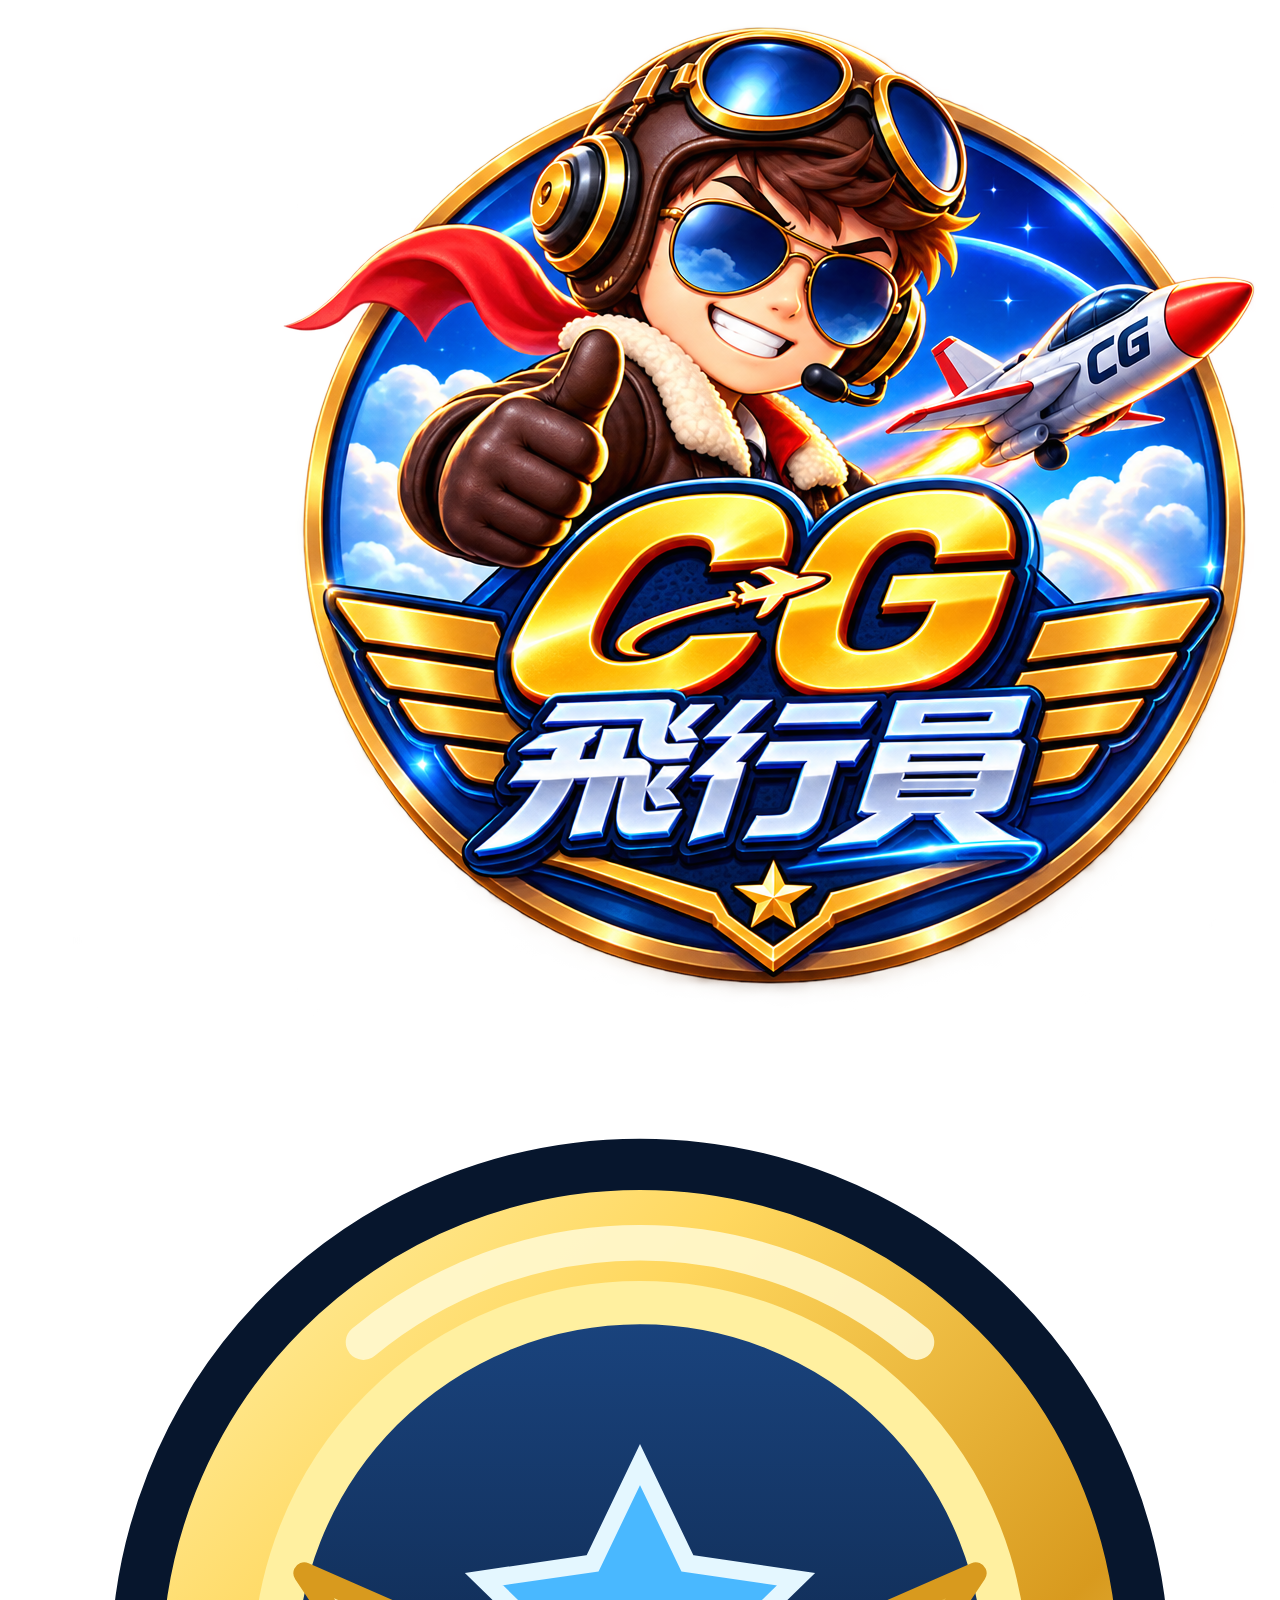
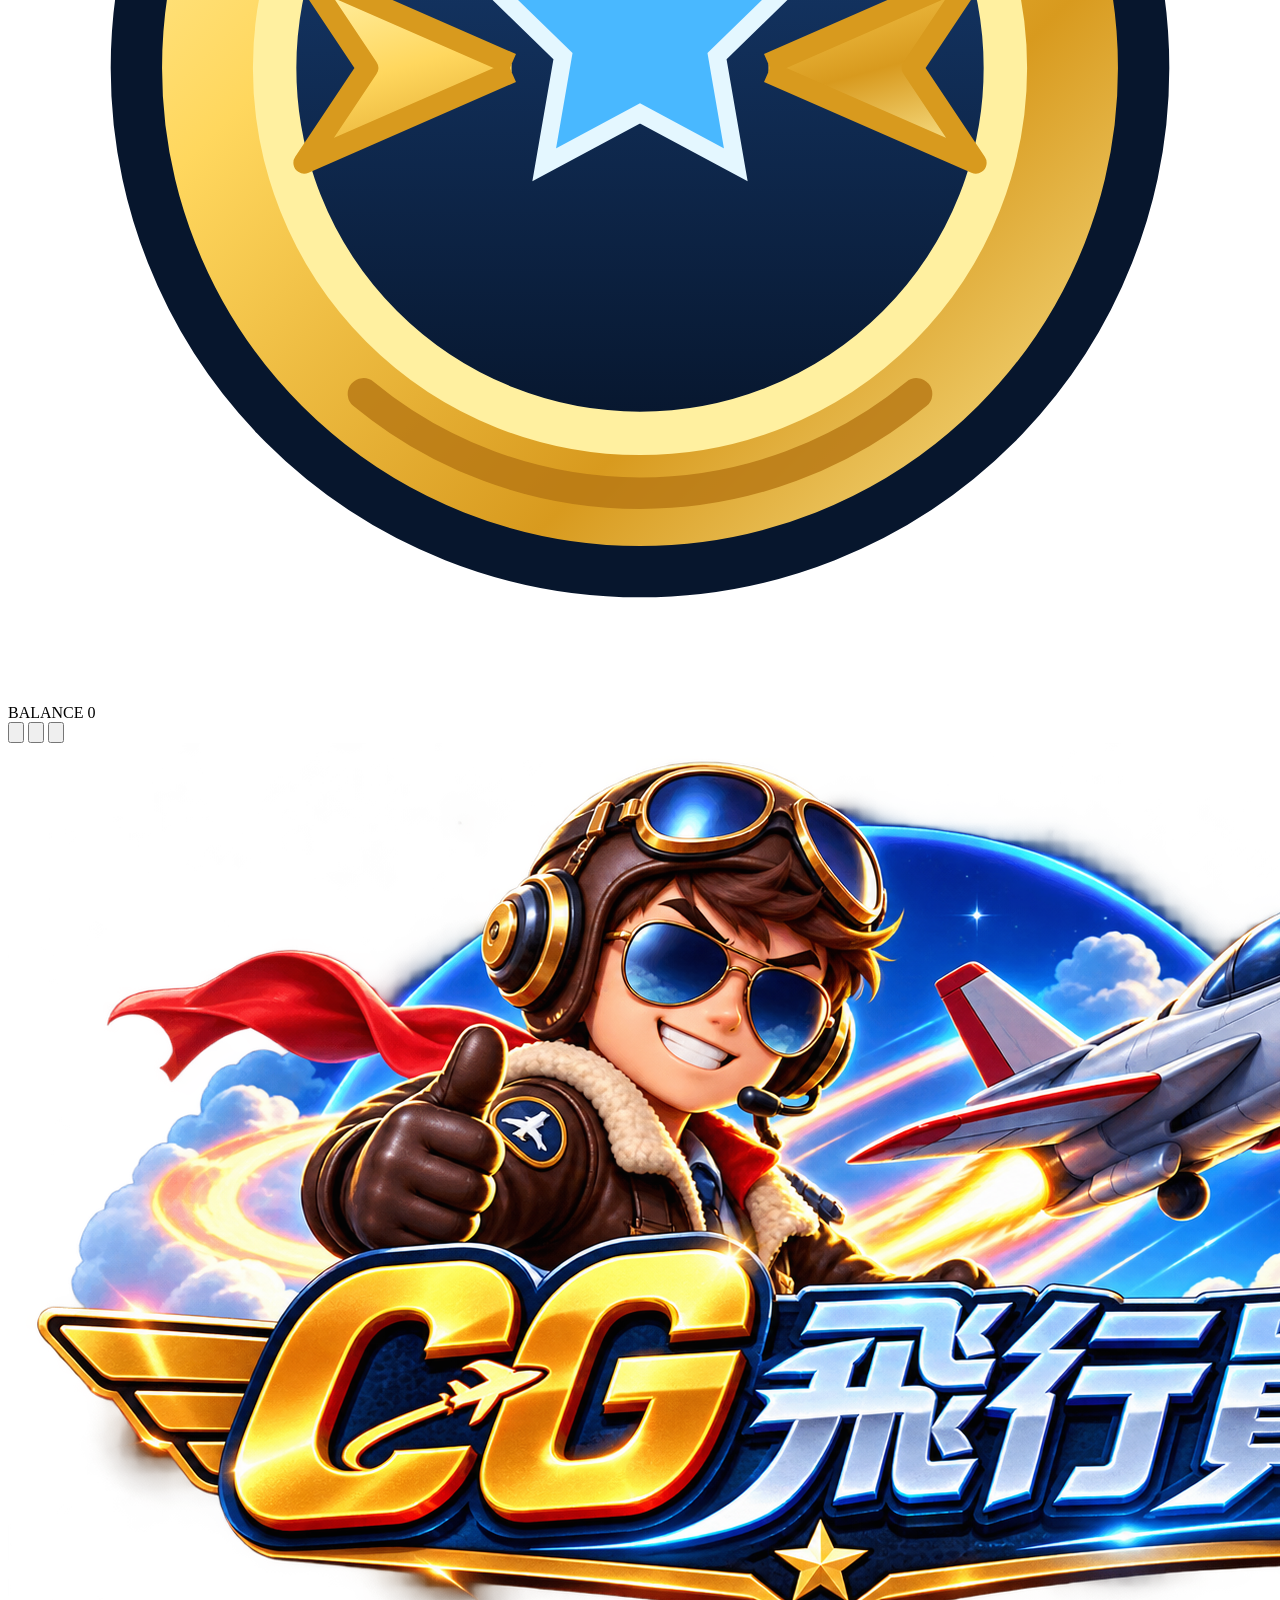
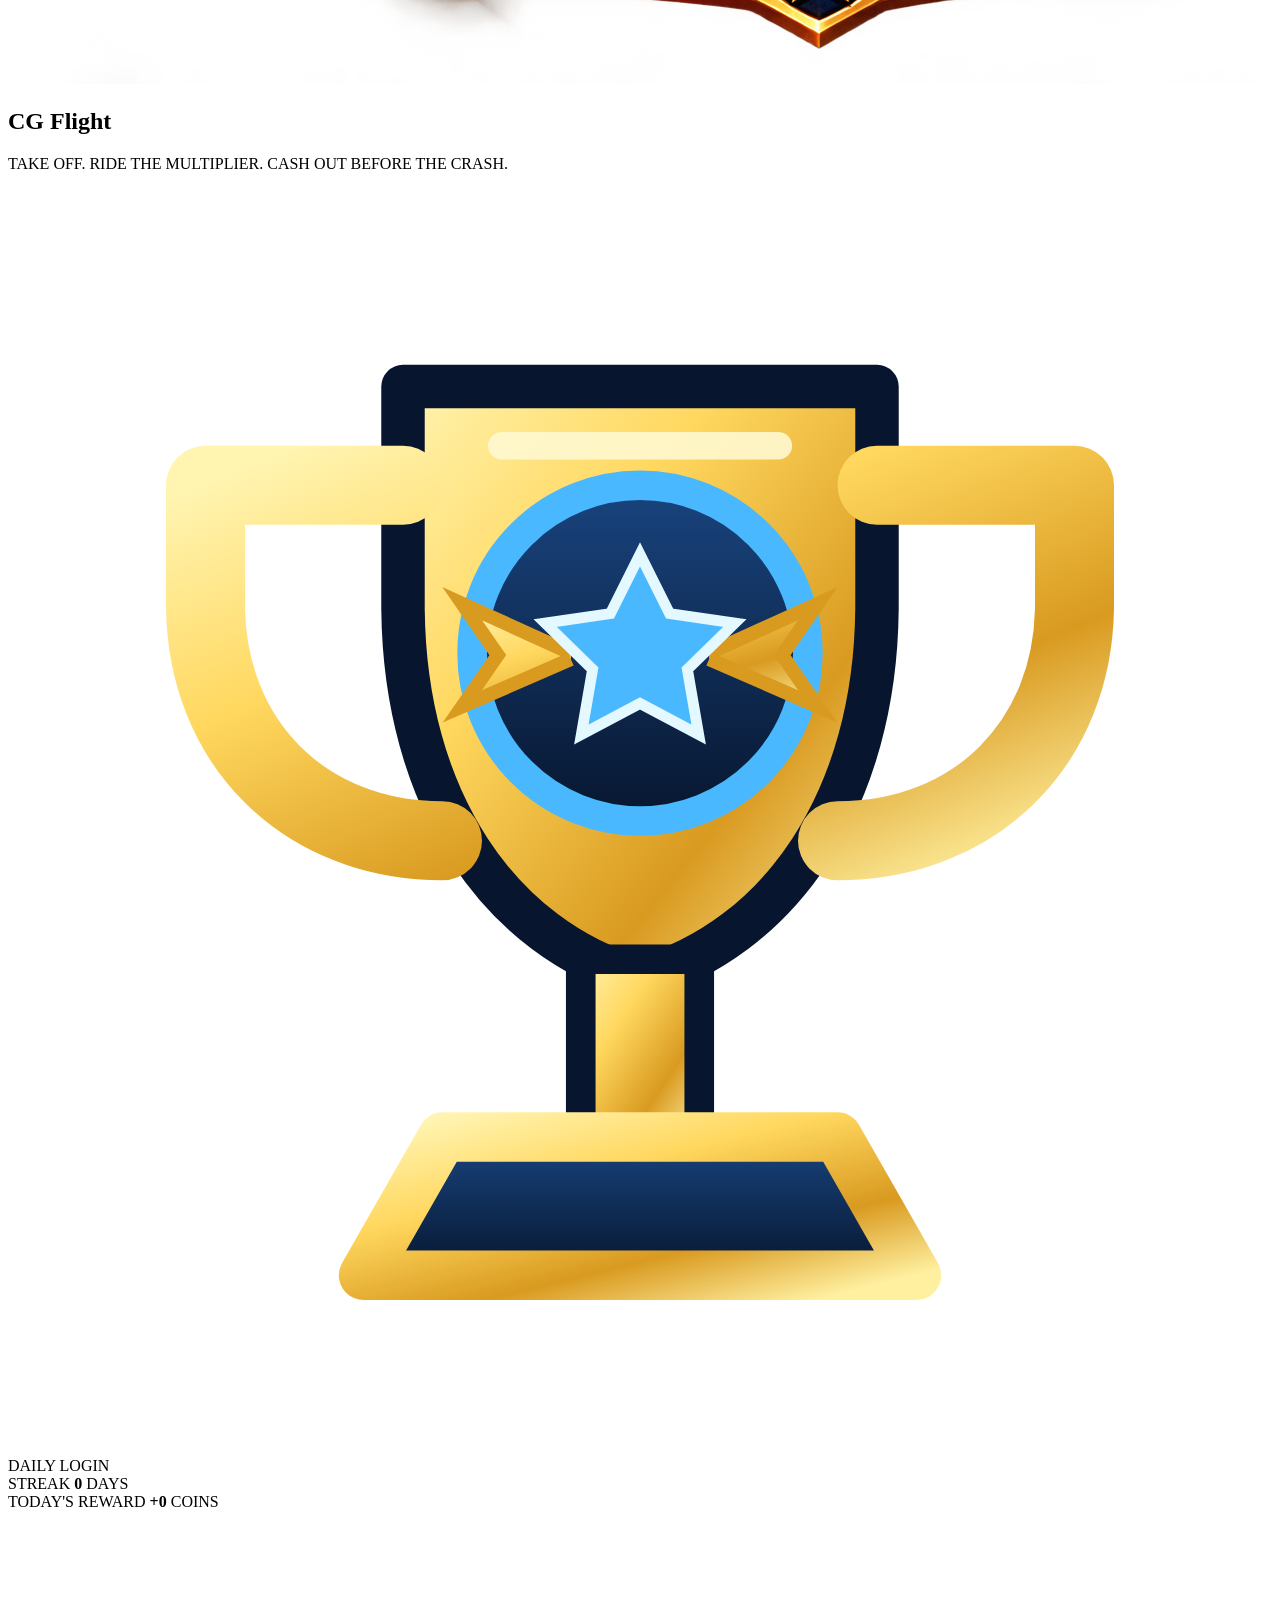
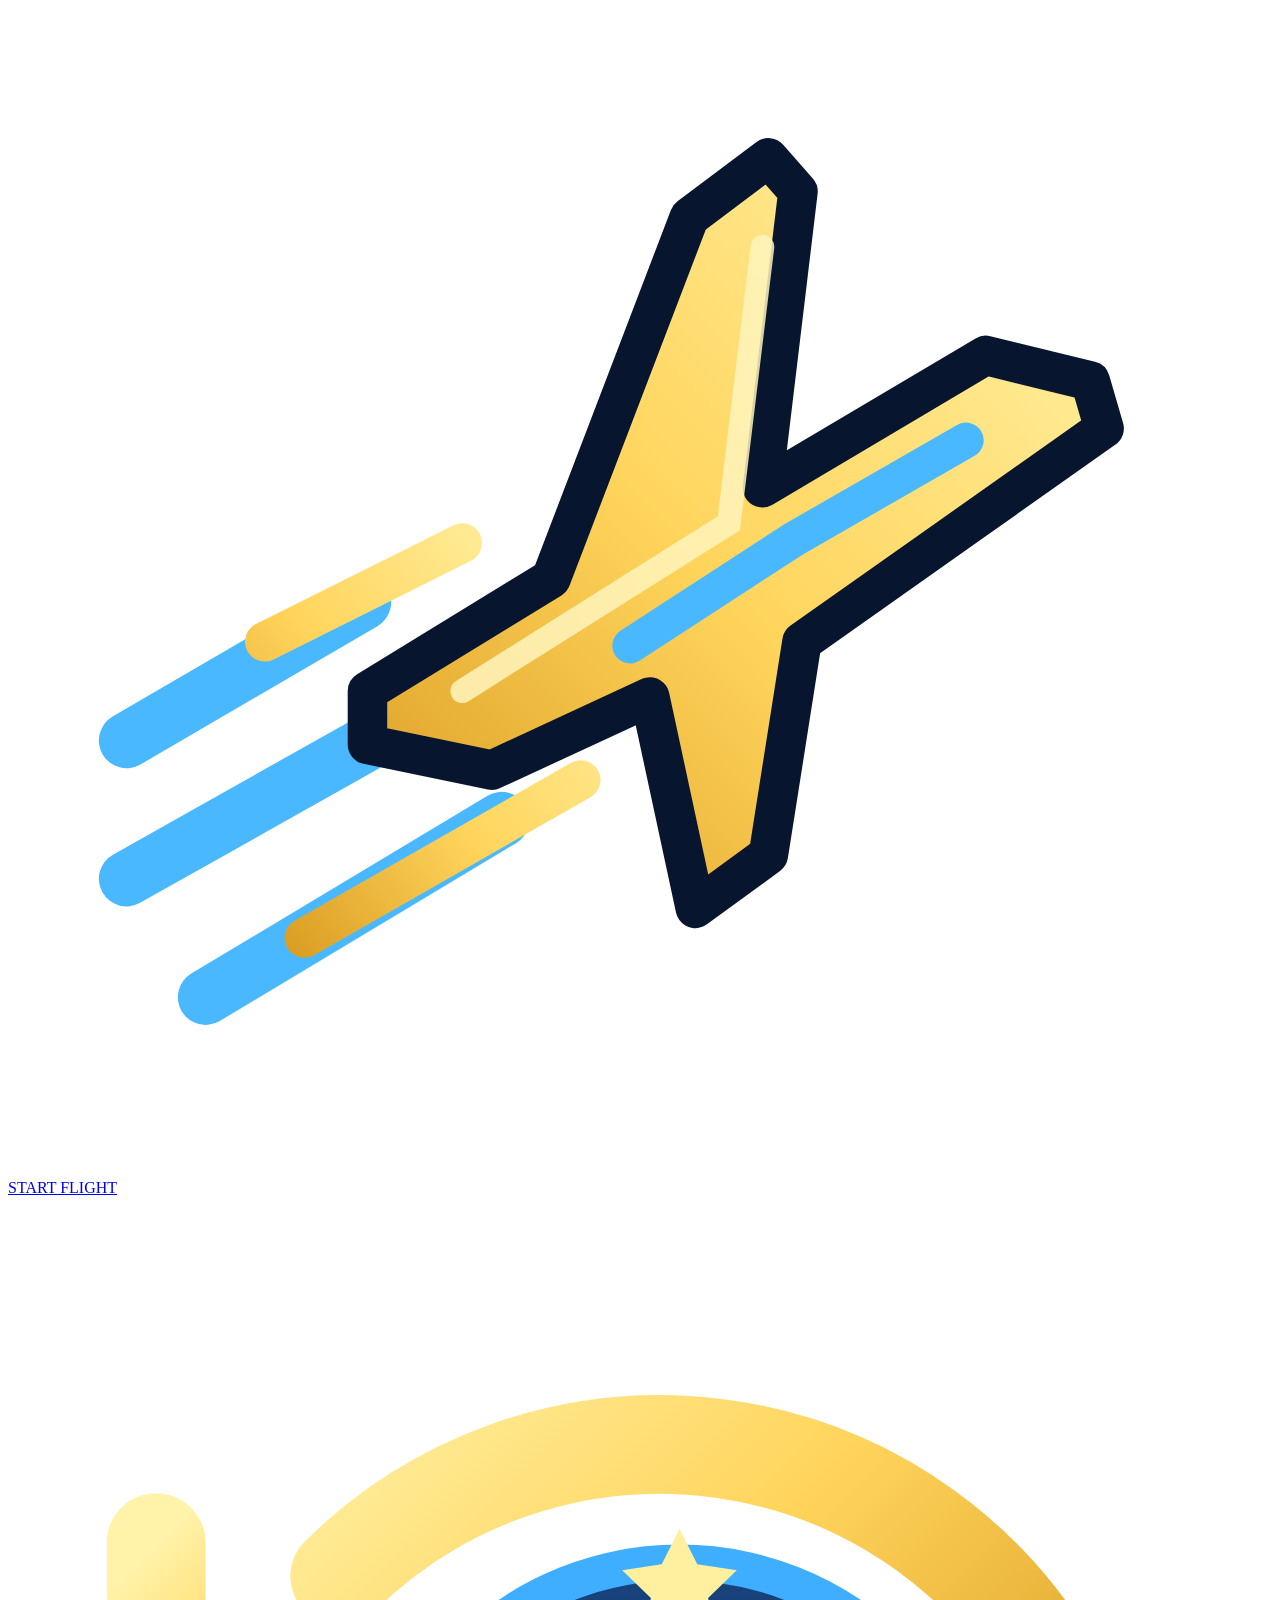
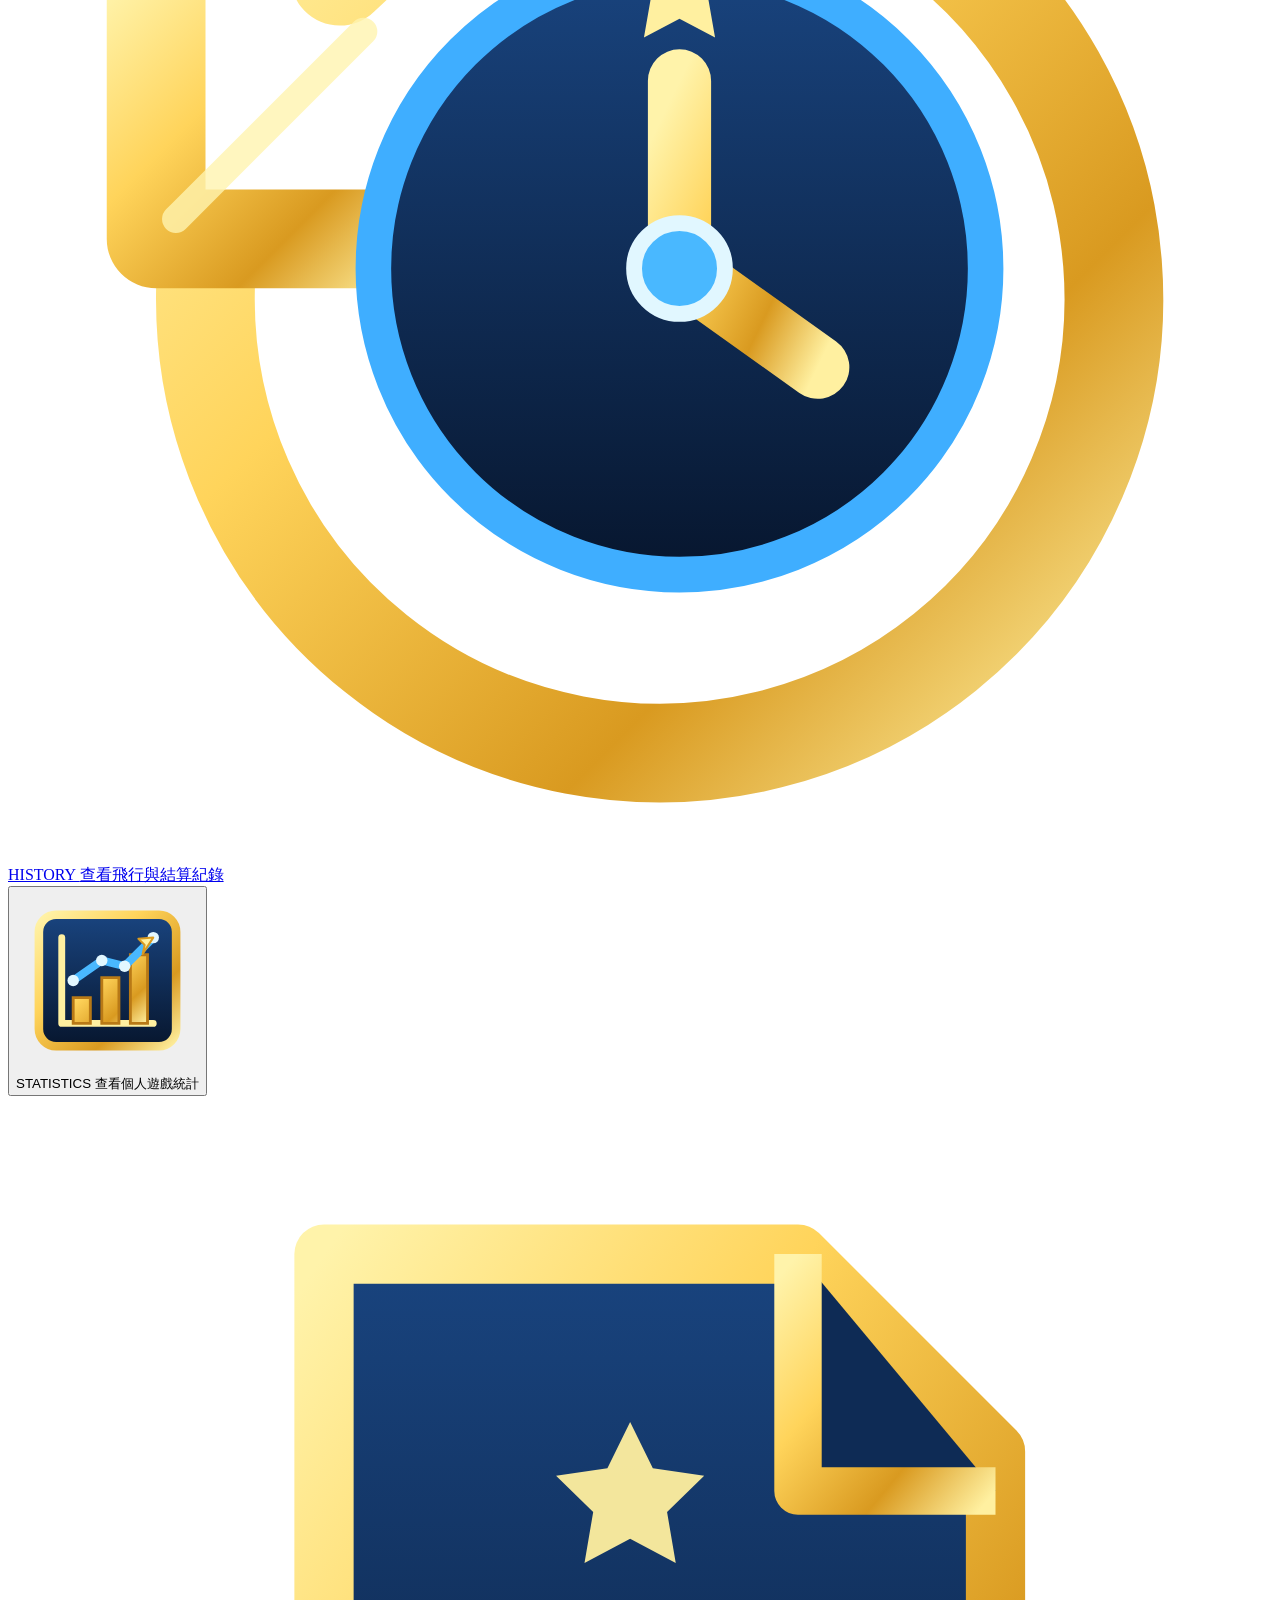
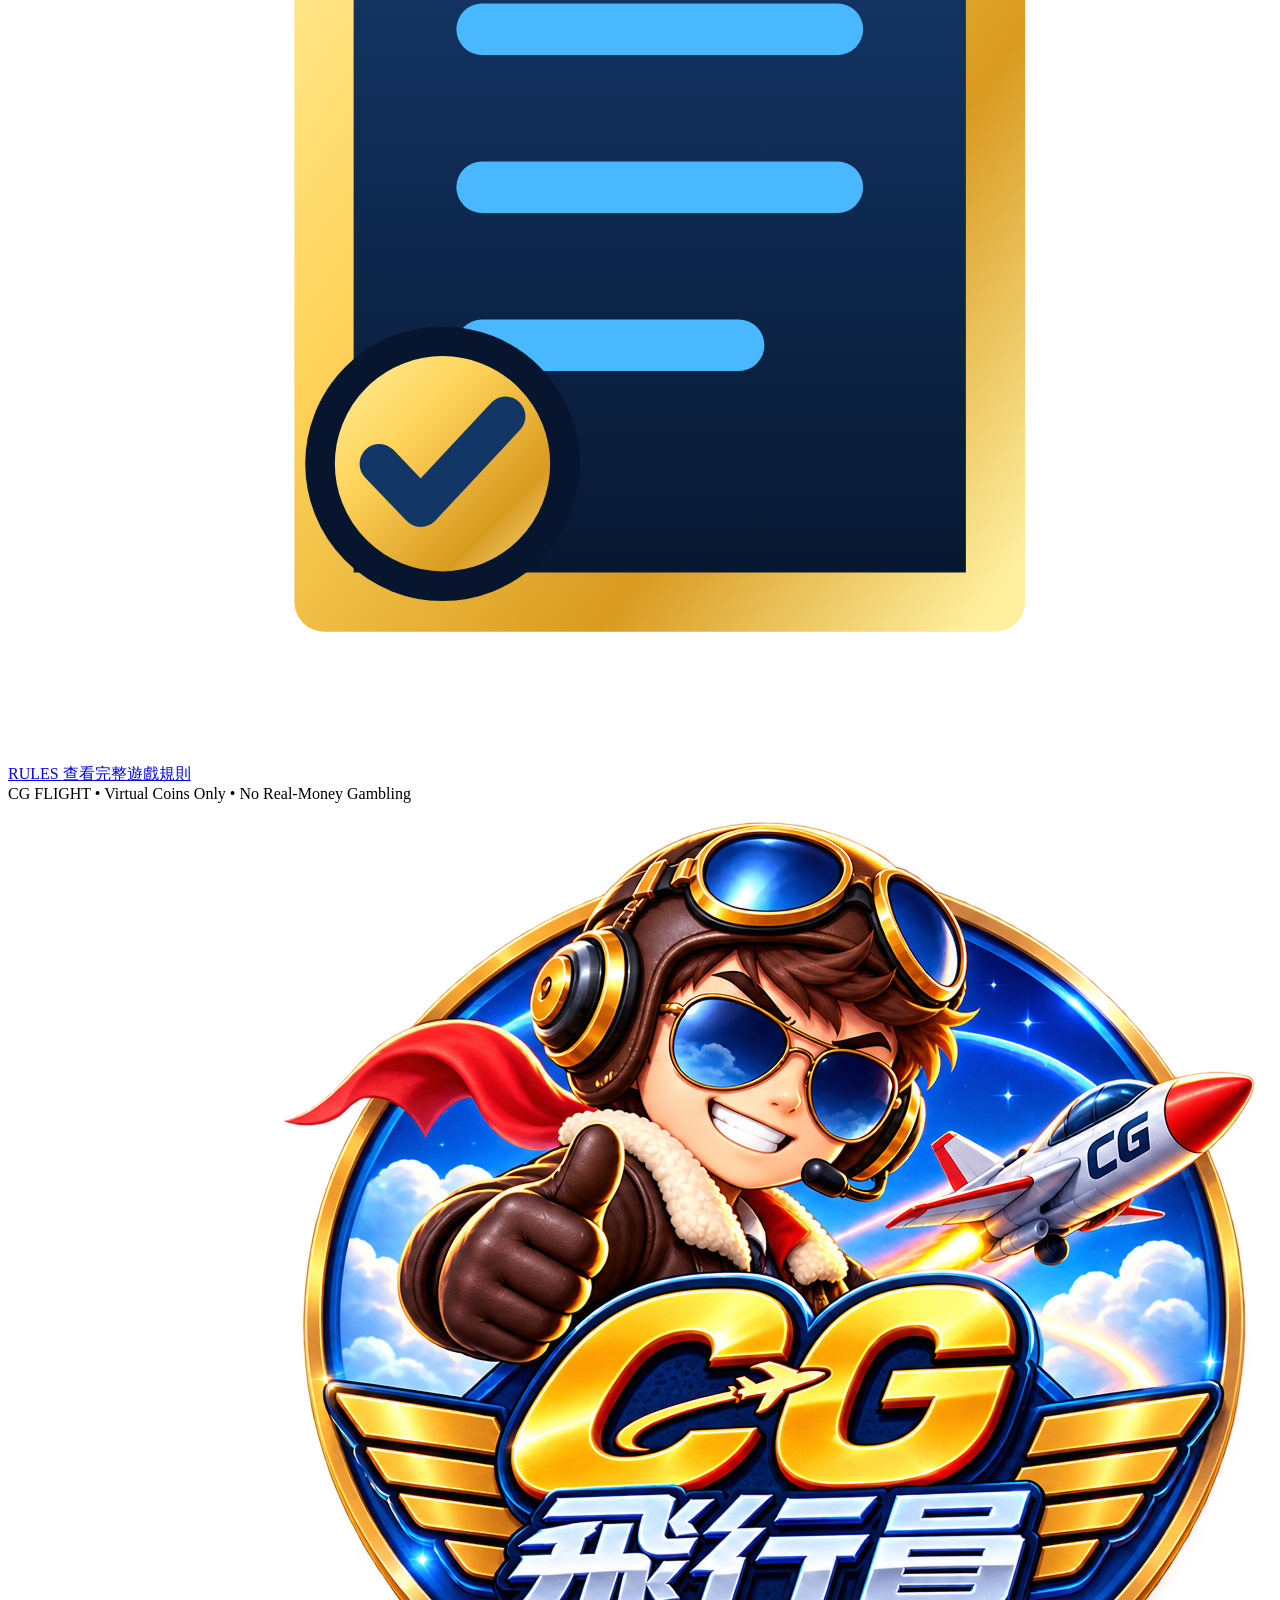
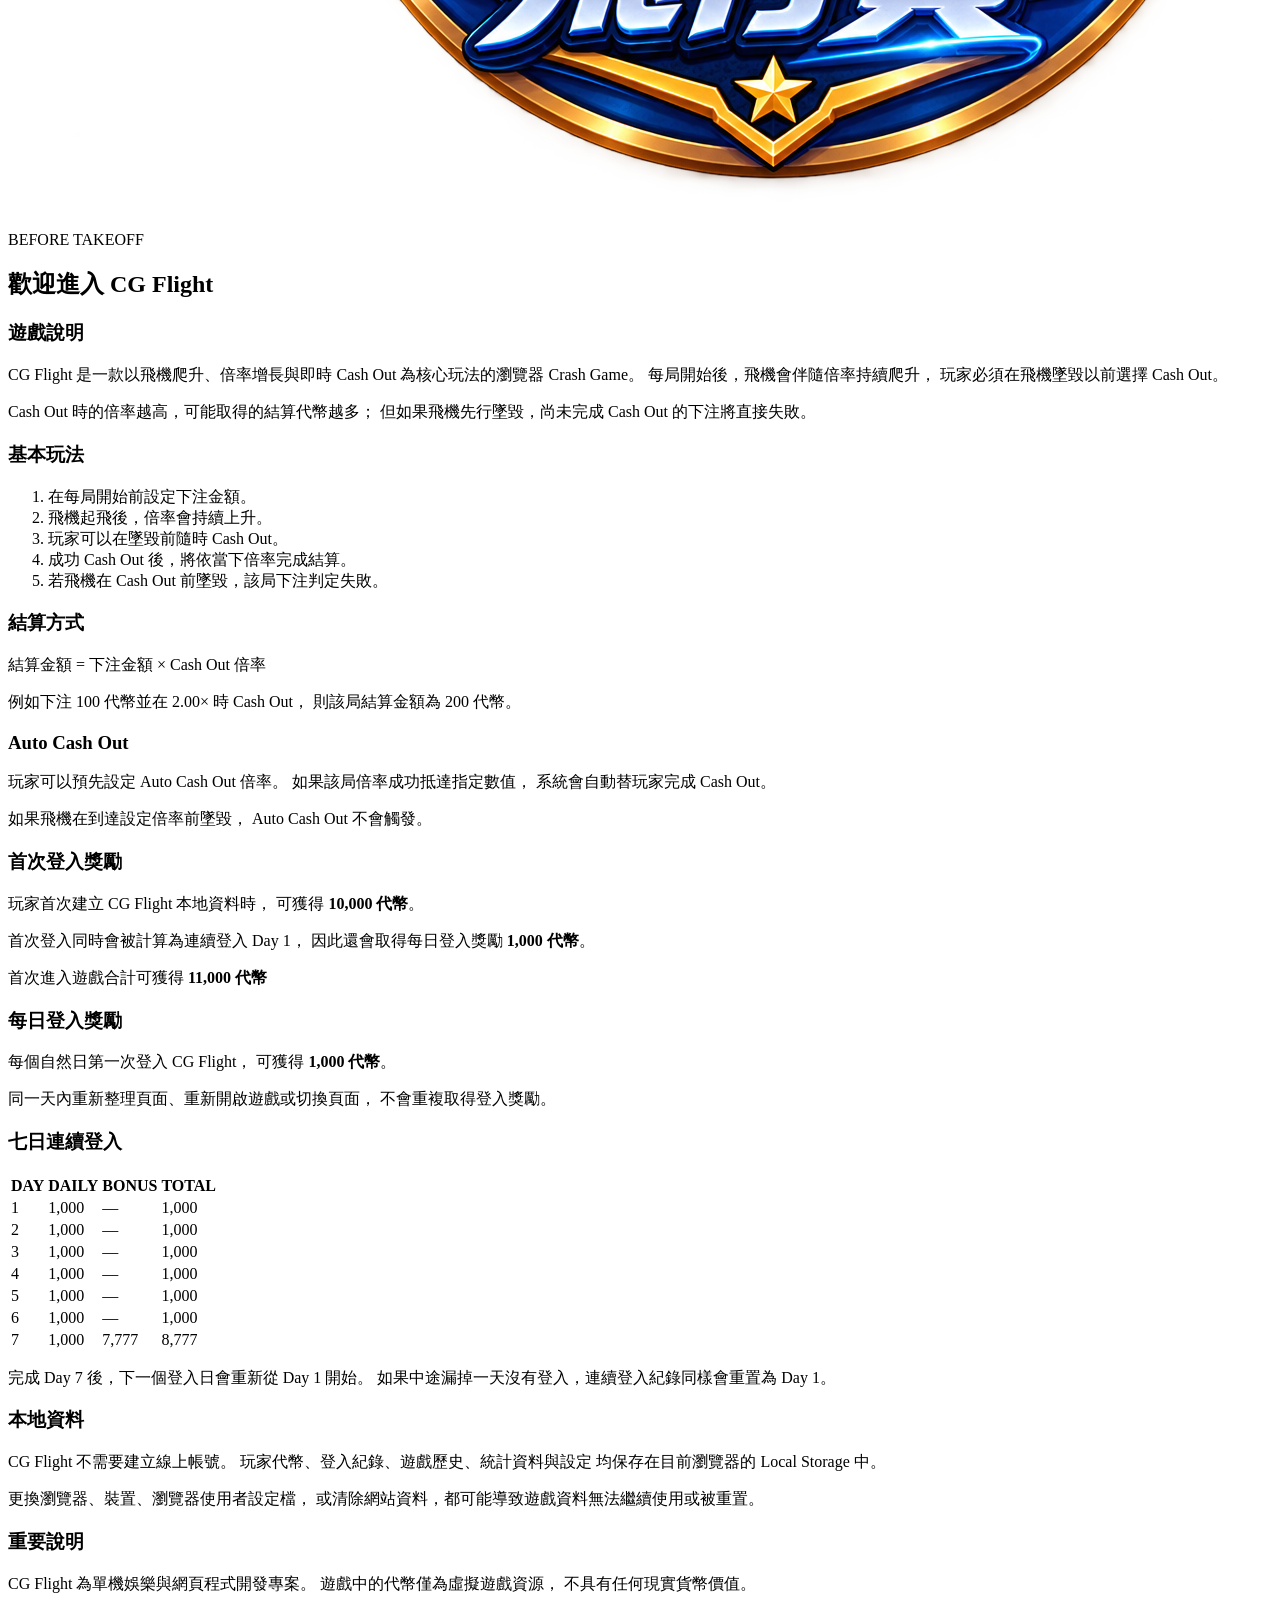
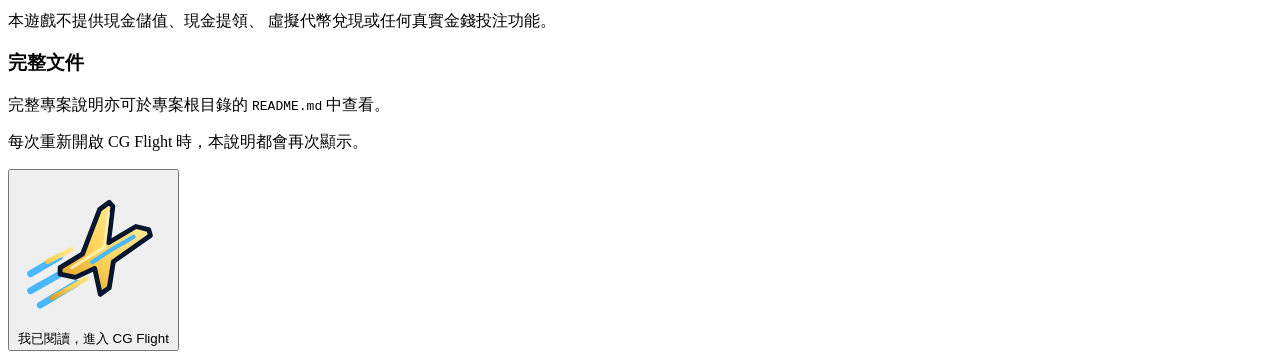
==== index.html @ cb1f9cdd "Add initial index.html for CG Flight game" ====
<!DOCTYPE html>
<html lang="zh-Hant">
<head>
    <meta charset="UTF-8">

    <meta
        name="viewport"
        content="width=device-width, initial-scale=1.0"
    >

    <meta
        name="description"
        content="CG Flight - 飛行倍率 Crash Game 瀏覽器遊戲"
    >

    <title>CG Flight</title>

    <!-- Favicon -->
    <link
        rel="icon"
        type="image/png"
        href="./assets/images/favicon.png"
    >

    <!-- Styles -->
    <link
        rel="stylesheet"
        href="./css/common.css"
    >

    <link
        rel="stylesheet"
        href="./css/index.css"
    >
</head>

<body>

    <!-- =========================================================
         APP
    ========================================================== -->
    <div
        id="app"
        class="app"
    >

        <!-- =====================================================
             LOBBY BACKGROUND
        ====================================================== -->
        <div
            class="lobby-background"
            aria-hidden="true"
        ></div>

        <!-- =====================================================
             HEADER
        ====================================================== -->
        <header class="lobby-header">

            <!-- Logo -->
            <a
                class="brand"
                href="./index.html"
                aria-label="CG Flight 首頁"
            >
                <img
                    class="brand-logo"
                    src="./assets/images/logo-small.webp"
                    alt="CG Flight"
                >
            </a>


            <!-- Header Actions -->
            <div class="header-actions">

                <!-- Wallet -->
                <div
                    class="wallet-display"
                    aria-label="玩家代幣餘額"
                >
                    <img
                        class="wallet-icon"
                        src="./assets/icons/coin.svg"
                        alt=""
                        aria-hidden="true"
                    >

                    <div class="wallet-info">
                        <span class="wallet-label">
                            BALANCE
                        </span>

                        <span
                            id="walletBalance"
                            class="wallet-balance"
                        >
                            0
                        </span>
                    </div>
                </div>


                <!-- Sound -->
                <button
                    id="soundToggleButton"
                    class="icon-button"
                    type="button"
                    aria-label="切換音效"
                    title="音效"
                >
                    <img
                        id="soundToggleIcon"
                        src="./assets/icons/sound-on.svg"
                        alt=""
                        aria-hidden="true"
                    >
                </button>


                <!-- Music -->
                <button
                    id="musicToggleButton"
                    class="icon-button"
                    type="button"
                    aria-label="切換背景音樂"
                    title="背景音樂"
                >
                    <img
                        id="musicToggleIcon"
                        src="./assets/icons/music-on.svg"
                        alt=""
                        aria-hidden="true"
                    >
                </button>


                <!-- Settings -->
                <button
                    id="settingsButton"
                    class="icon-button"
                    type="button"
                    aria-label="開啟設定"
                    title="設定"
                >
                    <img
                        src="./assets/icons/settings.svg"
                        alt=""
                        aria-hidden="true"
                    >
                </button>

            </div>
        </header>


        <!-- =====================================================
             MAIN
        ====================================================== -->
        <main class="lobby-main">

            <!-- =================================================
                 HERO
            ================================================== -->
            <section
                class="hero-section"
                aria-labelledby="heroTitle"
            >

                <div class="hero-content">

                    <img
                        class="hero-logo"
                        src="./assets/images/logo.webp"
                        alt="CG Flight"
                    >

                    <h1
                        id="heroTitle"
                        class="sr-only"
                    >
                        CG Flight
                    </h1>

                    <p class="hero-subtitle">
                        TAKE OFF. RIDE THE MULTIPLIER. CASH OUT BEFORE THE CRASH.
                    </p>


                    <!-- Login Reward -->
                    <div
                        id="loginRewardPanel"
                        class="login-reward-panel"
                    >
                        <div class="login-reward-header">

                            <div class="login-reward-title">
                                <img
                                    src="./assets/icons/trophy.svg"
                                    alt=""
                                    aria-hidden="true"
                                >

                                <span>
                                    DAILY LOGIN
                                </span>
                            </div>


                            <div class="login-streak">
                                STREAK

                                <strong id="loginStreak">
                                    0
                                </strong>

                                DAYS
                            </div>

                        </div>


                        <div class="login-reward-body">

                            <span class="login-reward-label">
                                TODAY'S REWARD
                            </span>

                            <strong
                                id="todayLoginReward"
                                class="login-reward-value"
                            >
                                +0
                            </strong>

                            <span class="login-reward-unit">
                                COINS
                            </span>

                        </div>

                    </div>


                    <!-- Play -->
                    <a
                        id="playButton"
                        class="play-button"
                        href="./game.html"
                    >
                        <img
                            src="./assets/icons/plane.svg"
                            alt=""
                            aria-hidden="true"
                        >

                        <span>
                            START FLIGHT
                        </span>
                    </a>

                </div>

            </section>


            <!-- =================================================
                 NAVIGATION
            ================================================== -->
            <nav
                class="lobby-navigation"
                aria-label="主要功能"
            >

                <!-- History -->
                <a
                    class="navigation-card"
                    href="./history.html"
                >
                    <div class="navigation-card-icon">
                        <img
                            src="./assets/icons/history.svg"
                            alt=""
                            aria-hidden="true"
                        >
                    </div>

                    <div class="navigation-card-content">
                        <span class="navigation-card-title">
                            HISTORY
                        </span>

                        <span class="navigation-card-description">
                            查看飛行與結算紀錄
                        </span>
                    </div>
                </a>


                <!-- Statistics -->
                <button
                    id="statisticsButton"
                    class="navigation-card"
                    type="button"
                >
                    <div class="navigation-card-icon">
                        <img
                            src="./assets/icons/statistics.svg"
                            alt=""
                            aria-hidden="true"
                        >
                    </div>

                    <div class="navigation-card-content">
                        <span class="navigation-card-title">
                            STATISTICS
                        </span>

                        <span class="navigation-card-description">
                            查看個人遊戲統計
                        </span>
                    </div>
                </button>


                <!-- Rules -->
                <a
                    class="navigation-card"
                    href="./rules.html"
                >
                    <div class="navigation-card-icon">
                        <img
                            src="./assets/icons/rules.svg"
                            alt=""
                            aria-hidden="true"
                        >
                    </div>

                    <div class="navigation-card-content">
                        <span class="navigation-card-title">
                            RULES
                        </span>

                        <span class="navigation-card-description">
                            查看完整遊戲規則
                        </span>
                    </div>
                </a>

            </nav>

        </main>


        <!-- =====================================================
             FOOTER
        ====================================================== -->
        <footer class="lobby-footer">

            <span>
                CG FLIGHT
            </span>

            <span class="footer-divider">
                •
            </span>

            <span>
                Virtual Coins Only
            </span>

            <span class="footer-divider">
                •
            </span>

            <span>
                No Real-Money Gambling
            </span>

        </footer>

    </div>



    <!-- =========================================================
         README / WELCOME MODAL
         每次 index.html 載入時都必須顯示。
         不使用 localStorage 保存「已閱讀」狀態。
    ========================================================== -->
    <div
        id="readmeModal"
        class="modal-overlay readme-modal-overlay"
        role="dialog"
        aria-modal="true"
        aria-labelledby="readmeModalTitle"
        aria-describedby="readmeModalDescription"
    >

        <div class="modal readme-modal">

            <!-- Modal Header -->
            <header class="readme-modal-header">

                <img
                    class="readme-modal-logo"
                    src="./assets/images/logo-small.webp"
                    alt="CG Flight"
                >

                <div class="readme-modal-heading">

                    <span class="readme-modal-eyebrow">
                        BEFORE TAKEOFF
                    </span>

                    <h2 id="readmeModalTitle">
                        歡迎進入 CG Flight
                    </h2>

                </div>

            </header>


            <!-- Modal Body -->
            <div
                id="readmeModalDescription"
                class="readme-modal-body"
            >

                <!-- Introduction -->
                <section class="readme-section">

                    <h3>
                        遊戲說明
                    </h3>

                    <p>
                        CG Flight 是一款以飛機爬升、倍率增長與即時 Cash Out
                        為核心玩法的瀏覽器 Crash Game。
                        每局開始後，飛機會伴隨倍率持續爬升，
                        玩家必須在飛機墜毀以前選擇 Cash Out。
                    </p>

                    <p>
                        Cash Out 時的倍率越高，可能取得的結算代幣越多；
                        但如果飛機先行墜毀，尚未完成 Cash Out 的下注將直接失敗。
                    </p>

                </section>


                <!-- How To Play -->
                <section class="readme-section">

                    <h3>
                        基本玩法
                    </h3>

                    <ol class="readme-list">
                        <li>
                            在每局開始前設定下注金額。
                        </li>

                        <li>
                            飛機起飛後，倍率會持續上升。
                        </li>

                        <li>
                            玩家可以在墜毀前隨時 Cash Out。
                        </li>

                        <li>
                            成功 Cash Out 後，將依當下倍率完成結算。
                        </li>

                        <li>
                            若飛機在 Cash Out 前墜毀，該局下注判定失敗。
                        </li>
                    </ol>

                </section>


                <!-- Cash Out Formula -->
                <section class="readme-section">

                    <h3>
                        結算方式
                    </h3>

                    <div class="readme-formula">
                        結算金額 = 下注金額 × Cash Out 倍率
                    </div>

                    <p>
                        例如下注 100 代幣並在 2.00× 時 Cash Out，
                        則該局結算金額為 200 代幣。
                    </p>

                </section>


                <!-- Auto Cash Out -->
                <section class="readme-section">

                    <h3>
                        Auto Cash Out
                    </h3>

                    <p>
                        玩家可以預先設定 Auto Cash Out 倍率。
                        如果該局倍率成功抵達指定數值，
                        系統會自動替玩家完成 Cash Out。
                    </p>

                    <p>
                        如果飛機在到達設定倍率前墜毀，
                        Auto Cash Out 不會觸發。
                    </p>

                </section>


                <!-- First Login -->
                <section class="readme-section">

                    <h3>
                        首次登入獎勵
                    </h3>

                    <p>
                        玩家首次建立 CG Flight 本地資料時，
                        可獲得
                        <strong>10,000 代幣</strong>。
                    </p>

                    <p>
                        首次登入同時會被計算為連續登入 Day 1，
                        因此還會取得每日登入獎勵
                        <strong>1,000 代幣</strong>。
                    </p>

                    <div class="readme-highlight">
                        首次進入遊戲合計可獲得
                        <strong>11,000 代幣</strong>
                    </div>

                </section>


                <!-- Login Reward -->
                <section class="readme-section">

                    <h3>
                        每日登入獎勵
                    </h3>

                    <p>
                        每個自然日第一次登入 CG Flight，
                        可獲得
                        <strong>1,000 代幣</strong>。
                    </p>

                    <p>
                        同一天內重新整理頁面、重新開啟遊戲或切換頁面，
                        不會重複取得登入獎勵。
                    </p>

                </section>


                <!-- Seven Day Streak -->
                <section class="readme-section">

                    <h3>
                        七日連續登入
                    </h3>

                    <div class="login-cycle-table-wrapper">

                        <table class="login-cycle-table">

                            <thead>
                                <tr>
                                    <th>
                                        DAY
                                    </th>

                                    <th>
                                        DAILY
                                    </th>

                                    <th>
                                        BONUS
                                    </th>

                                    <th>
                                        TOTAL
                                    </th>
                                </tr>
                            </thead>

                            <tbody>
                                <tr>
                                    <td>1</td>
                                    <td>1,000</td>
                                    <td>—</td>
                                    <td>1,000</td>
                                </tr>

                                <tr>
                                    <td>2</td>
                                    <td>1,000</td>
                                    <td>—</td>
                                    <td>1,000</td>
                                </tr>

                                <tr>
                                    <td>3</td>
                                    <td>1,000</td>
                                    <td>—</td>
                                    <td>1,000</td>
                                </tr>

                                <tr>
                                    <td>4</td>
                                    <td>1,000</td>
                                    <td>—</td>
                                    <td>1,000</td>
                                </tr>

                                <tr>
                                    <td>5</td>
                                    <td>1,000</td>
                                    <td>—</td>
                                    <td>1,000</td>
                                </tr>

                                <tr>
                                    <td>6</td>
                                    <td>1,000</td>
                                    <td>—</td>
                                    <td>1,000</td>
                                </tr>

                                <tr class="login-cycle-day-seven">
                                    <td>7</td>
                                    <td>1,000</td>
                                    <td>7,777</td>
                                    <td>8,777</td>
                                </tr>
                            </tbody>

                        </table>

                    </div>

                    <p>
                        完成 Day 7 後，下一個登入日會重新從 Day 1 開始。
                        如果中途漏掉一天沒有登入，連續登入紀錄同樣會重置為 Day 1。
                    </p>

                </section>


                <!-- Local Storage -->
                <section class="readme-section">

                    <h3>
                        本地資料
                    </h3>

                    <p>
                        CG Flight 不需要建立線上帳號。
                        玩家代幣、登入紀錄、遊戲歷史、統計資料與設定
                        均保存在目前瀏覽器的 Local Storage 中。
                    </p>

                    <p>
                        更換瀏覽器、裝置、瀏覽器使用者設定檔，
                        或清除網站資料，都可能導致遊戲資料無法繼續使用或被重置。
                    </p>

                </section>


                <!-- Disclaimer -->
                <section class="readme-section readme-warning-section">

                    <h3>
                        重要說明
                    </h3>

                    <p>
                        CG Flight 為單機娛樂與網頁程式開發專案。
                        遊戲中的代幣僅為虛擬遊戲資源，
                        不具有任何現實貨幣價值。
                    </p>

                    <p>
                        本遊戲不提供現金儲值、現金提領、
                        虛擬代幣兌現或任何真實金錢投注功能。
                    </p>

                </section>


                <!-- README Reference -->
                <section class="readme-section">

                    <h3>
                        完整文件
                    </h3>

                    <p>
                        完整專案說明亦可於專案根目錄的
                        <code>README.md</code>
                        中查看。
                    </p>

                </section>

            </div>


            <!-- Modal Footer -->
            <footer class="readme-modal-footer">

                <p class="readme-modal-notice">
                    每次重新開啟 CG Flight 時，本說明都會再次顯示。
                </p>

                <button
                    id="acceptReadmeButton"
                    class="readme-accept-button"
                    type="button"
                >
                    <img
                        src="./assets/icons/plane.svg"
                        alt=""
                        aria-hidden="true"
                    >

                    <span>
                        我已閱讀，進入 CG Flight
                    </span>
                </button>

            </footer>

        </div>

    </div>



    <!-- =========================================================
         STATISTICS MODAL PLACEHOLDER
         之後由 statistics.js / index.js 接入真正資料。
    ========================================================== -->
    <div
        id="statisticsModal"
        class="modal-overlay is-hidden"
        role="dialog"
        aria-modal="true"
        aria-labelledby="statisticsModalTitle"
        hidden
    >

        <div class="modal statistics-modal">

            <header class="statistics-modal-header">

                <h2 id="statisticsModalTitle">
                    Statistics
                </h2>

                <button
                    id="closeStatisticsButton"
                    class="modal-close-button"
                    type="button"
                    aria-label="關閉統計"
                >
                    ×
                </button>

            </header>


            <div class="statistics-modal-body">

                <div class="statistics-placeholder">
                    統計系統將於後續遊戲邏輯完成後接入。
                </div>

            </div>

        </div>

    </div>



    <!-- =========================================================
         SETTINGS MODAL PLACEHOLDER
    ========================================================== -->
    <div
        id="settingsModal"
        class="modal-overlay is-hidden"
        role="dialog"
        aria-modal="true"
        aria-labelledby="settingsModalTitle"
        hidden
    >

        <div class="modal settings-modal">

            <header class="settings-modal-header">

                <h2 id="settingsModalTitle">
                    Settings
                </h2>

                <button
                    id="closeSettingsButton"
                    class="modal-close-button"
                    type="button"
                    aria-label="關閉設定"
                >
                    ×
                </button>

            </header>


            <div class="settings-modal-body">

                <div class="settings-row">

                    <div class="settings-row-label">
                        Sound Effects
                    </div>

                    <button
                        id="settingsSoundToggle"
                        class="settings-toggle-button"
                        type="button"
                    >
                        ON
                    </button>

                </div>


                <div class="settings-row">

                    <div class="settings-row-label">
                        Background Music
                    </div>

                    <button
                        id="settingsMusicToggle"
                        class="settings-toggle-button"
                        type="button"
                    >
                        ON
                    </button>

                </div>

            </div>

        </div>

    </div>



    <!-- =========================================================
         AUDIO
         JS 之後負責播放與狀態控制。
    ========================================================== -->
    <audio
        id="lobbyBgm"
        src="./assets/sounds/bgm/lobby.mp3"
        preload="auto"
        loop
    ></audio>

    <audio
        id="clickSound"
        src="./assets/sounds/sfx/click.mp3"
        preload="auto"
    ></audio>

    <audio
        id="loginRewardSound"
        src="./assets/sounds/sfx/login-reward.mp3"
        preload="auto"
    ></audio>


    <!-- =========================================================
         PAGE SCRIPT
    ========================================================== -->
    <script
        type="module"
        src="./js/pages/index.js"
    ></script>

</body>
</html>
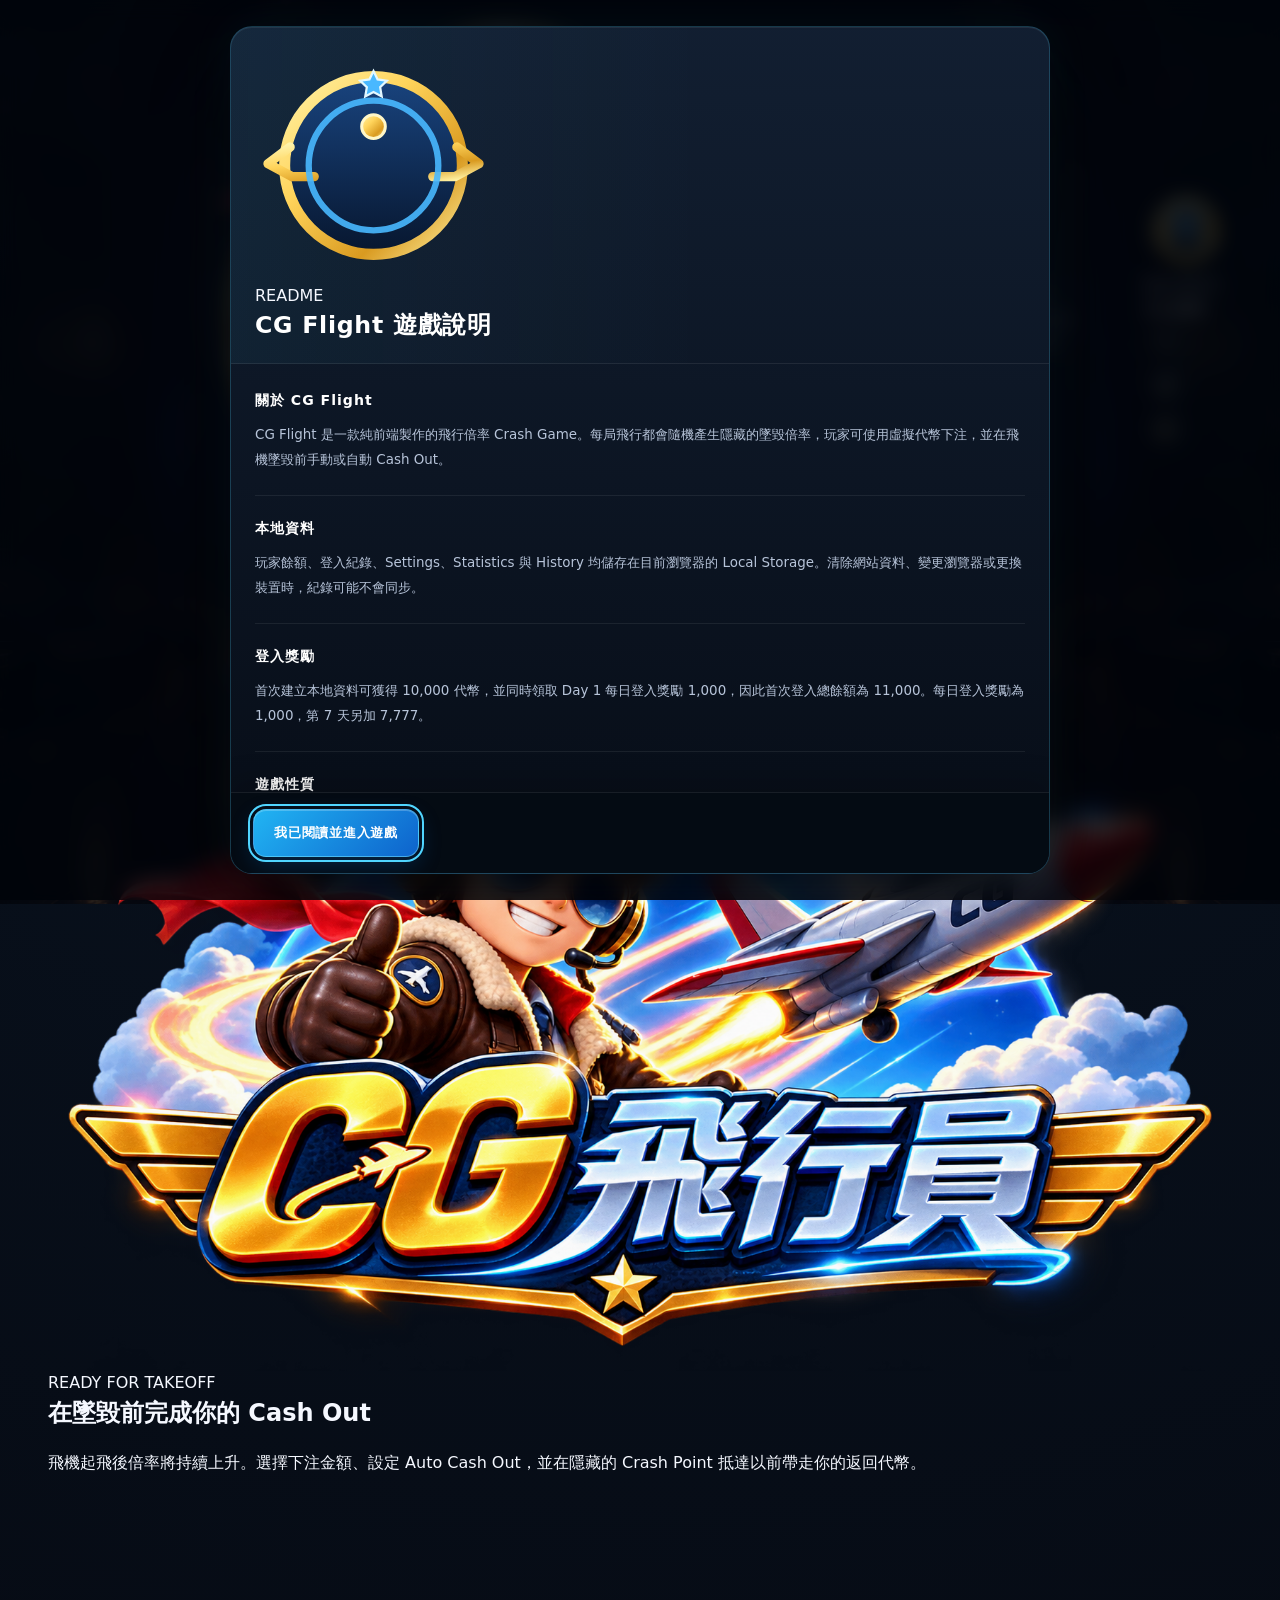
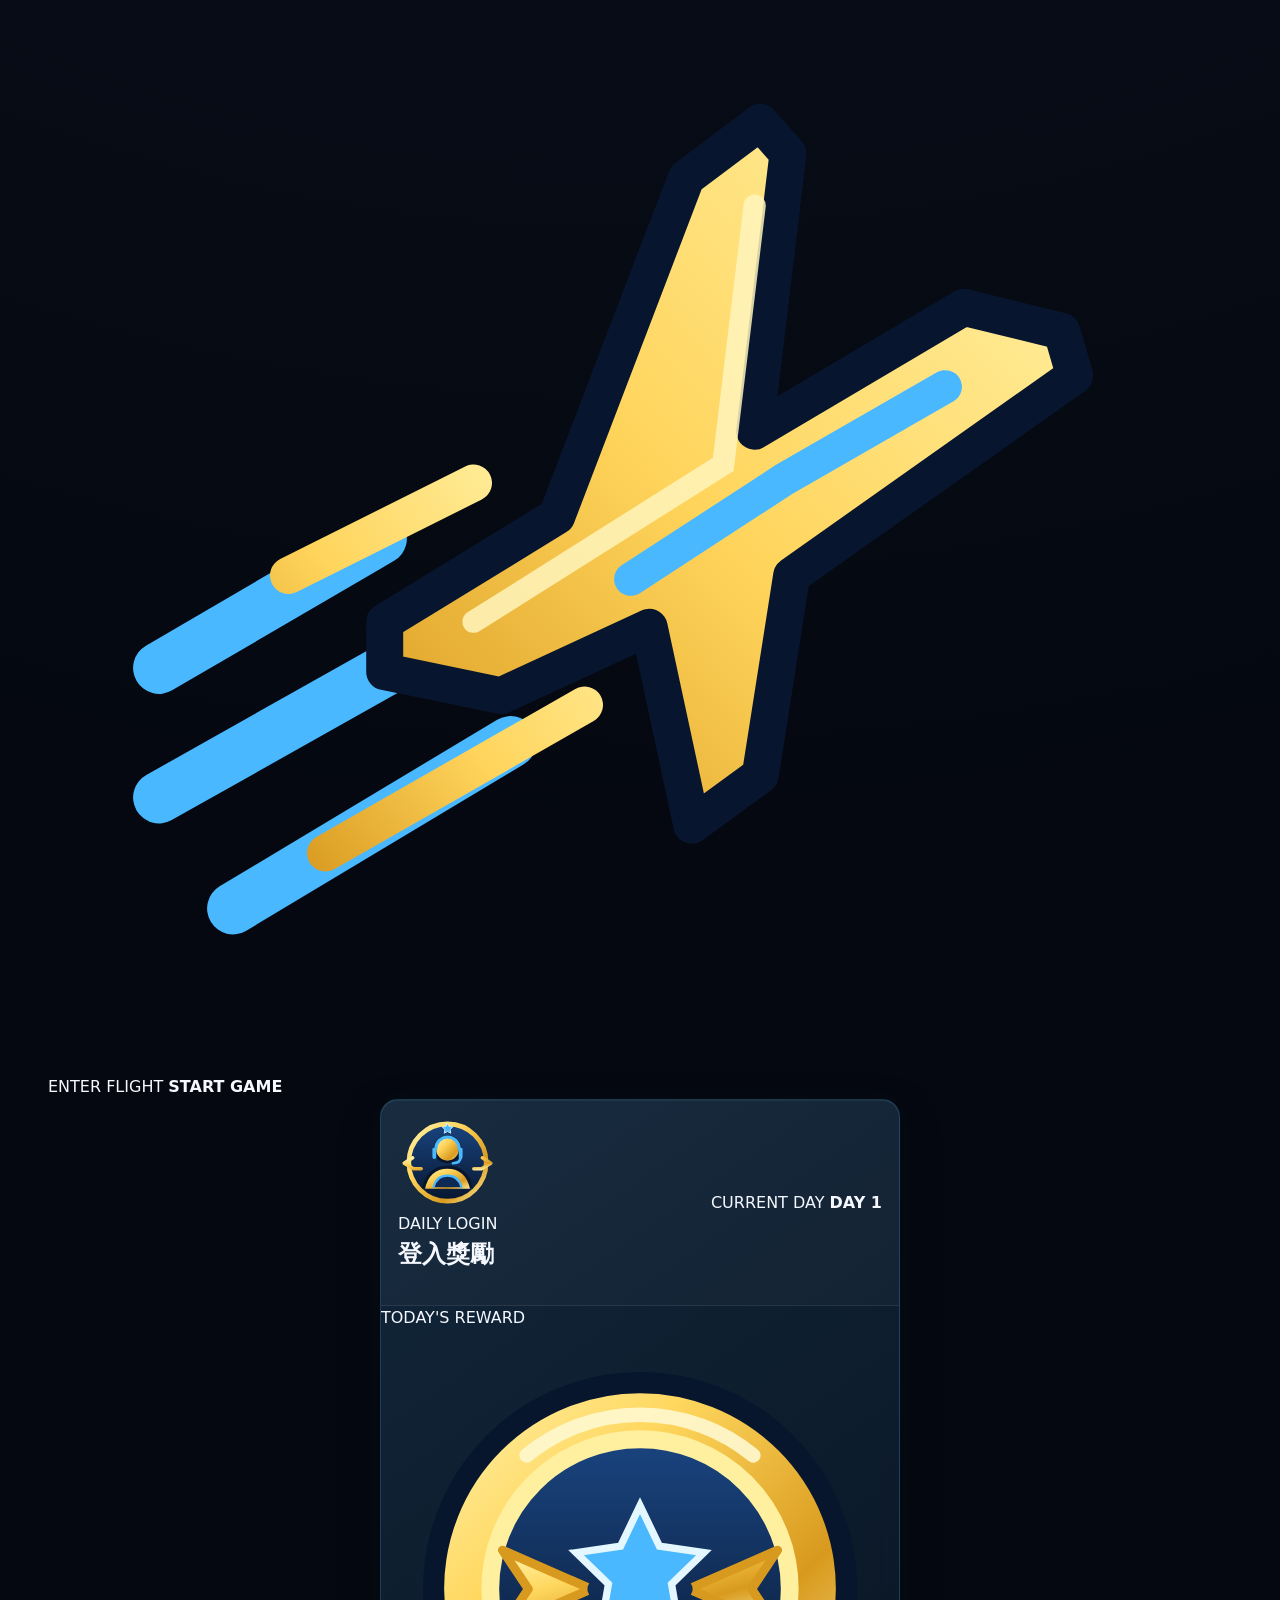
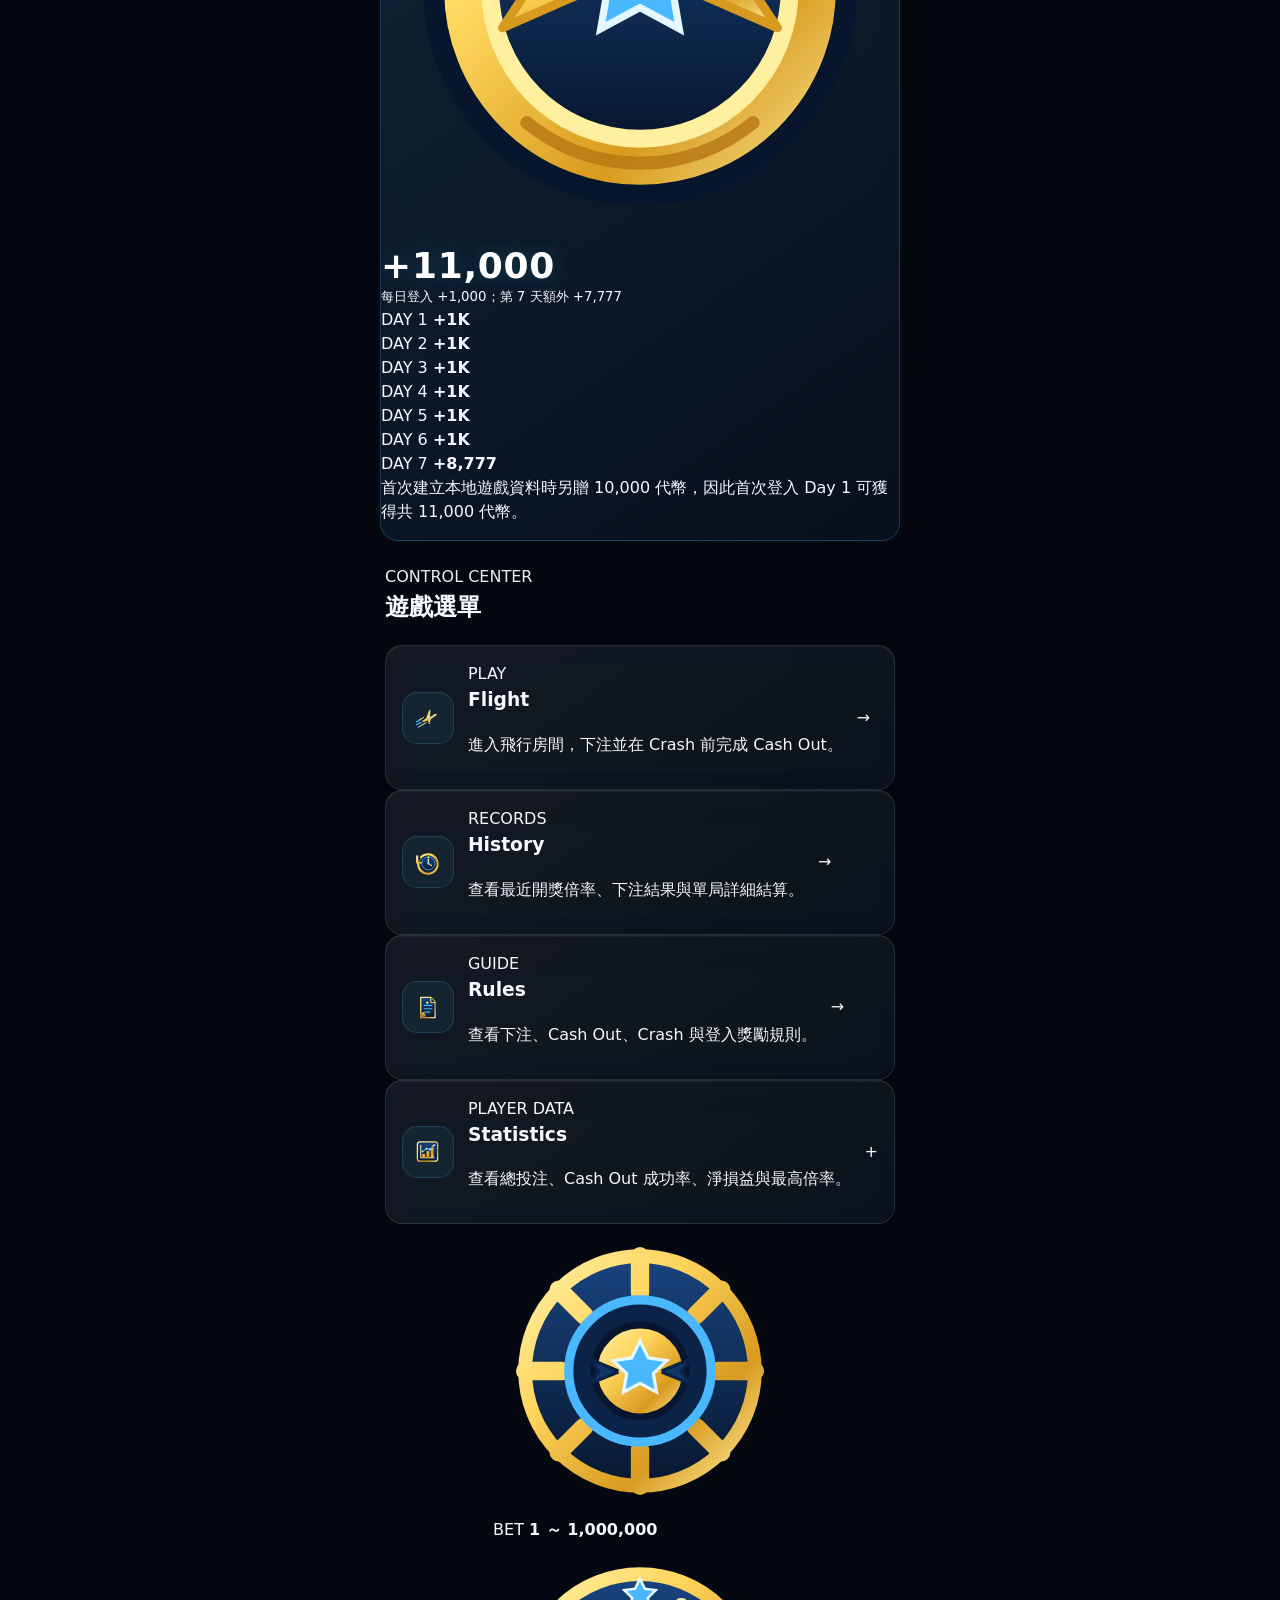
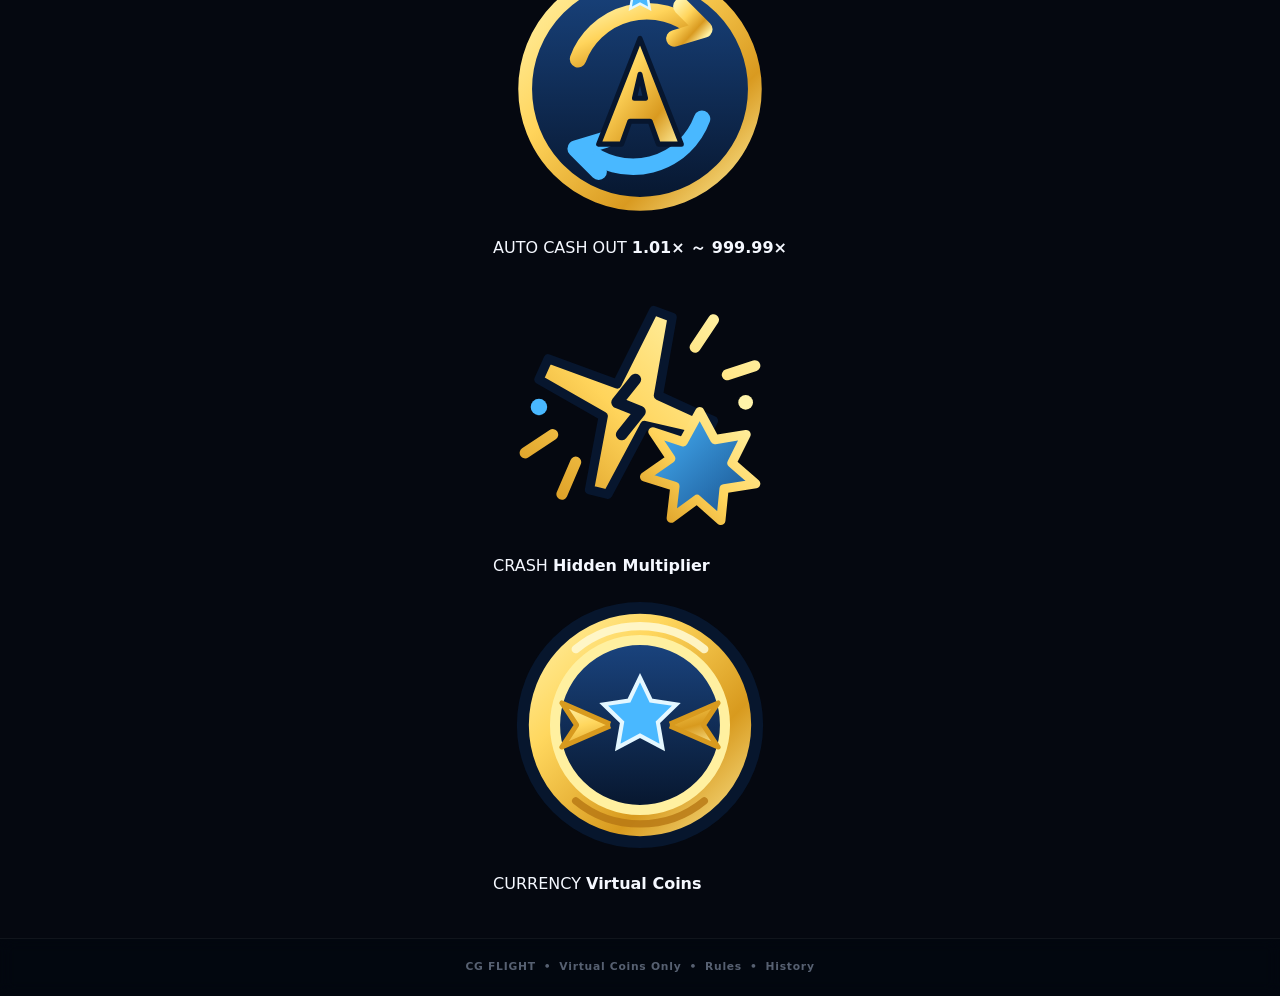
==== commit 320be792: "Update index.html" ====
--- a/index.html
+++ b/index.html
@@ -10,19 +10,24 @@
 
     <meta
         name="description"
-        content="CG Flight - 飛行倍率 Crash Game 瀏覽器遊戲"
+        content="CG Flight - 純前端飛行倍率 Crash Game"
     >
 
     <title>CG Flight</title>
 
-    <!-- Favicon -->
+    <!-- =====================================================
+         FAVICON
+    ====================================================== -->
     <link
         rel="icon"
         type="image/png"
         href="./assets/images/favicon.png"
     >
 
-    <!-- Styles -->
+
+    <!-- =====================================================
+         STYLES
+    ====================================================== -->
     <link
         rel="stylesheet"
         href="./css/common.css"
@@ -34,6 +39,7 @@
     >
 </head>
 
+
 <body>
 
     <!-- =========================================================
@@ -41,63 +47,89 @@
     ========================================================== -->
     <div
         id="app"
-        class="app"
+        class="app lobby-app"
     >
 
         <!-- =====================================================
-             LOBBY BACKGROUND
+             BACKGROUND
         ====================================================== -->
         <div
             class="lobby-background"
             aria-hidden="true"
         ></div>
 
+
         <!-- =====================================================
              HEADER
         ====================================================== -->
         <header class="lobby-header">
 
-            <!-- Logo -->
-            <a
-                class="brand"
-                href="./index.html"
-                aria-label="CG Flight 首頁"
-            >
-                <img
-                    class="brand-logo"
-                    src="./assets/images/logo-small.webp"
-                    alt="CG Flight"
+            <!-- -------------------------------------------------
+                 LEFT
+            -------------------------------------------------- -->
+            <div class="lobby-header-left">
+
+                <a
+                    class="lobby-brand"
+                    href="./index.html"
+                    aria-label="CG Flight 首頁"
                 >
-            </a>
-
-
-            <!-- Header Actions -->
-            <div class="header-actions">
+                    <img
+                        class="lobby-brand-logo"
+                        src="./assets/images/logo-small.webp"
+                        alt="CG Flight"
+                    >
+                </a>
+
+            </div>
+
+
+            <!-- -------------------------------------------------
+                 CENTER
+            -------------------------------------------------- -->
+            <div class="lobby-header-center">
+
+                <span class="lobby-header-subtitle">
+                    FLIGHT CONTROL CENTER
+                </span>
+
+            </div>
+
+
+            <!-- -------------------------------------------------
+                 RIGHT
+            -------------------------------------------------- -->
+            <div class="lobby-header-right">
 
                 <!-- Wallet -->
                 <div
-                    class="wallet-display"
+                    class="lobby-wallet"
                     aria-label="玩家代幣餘額"
                 >
-                    <img
-                        class="wallet-icon"
+
+                    <img
                         src="./assets/icons/coin.svg"
                         alt=""
                         aria-hidden="true"
                     >
 
-                    <div class="wallet-info">
-                        <span class="wallet-label">
+
+                    <div class="lobby-wallet-content">
+
+                        <span class="lobby-wallet-label">
                             BALANCE
                         </span>
 
-                        <span
+
+                        <strong
                             id="walletBalance"
-                            class="wallet-balance"
+                            class="lobby-wallet-balance"
                         >
                             0
-                        </span>
-                    </div>
+                        </strong>
+
+                    </div>
+
                 </div>
 
 
@@ -151,6 +183,7 @@
                 </button>
 
             </div>
+
         </header>
 
 
@@ -159,107 +192,271 @@
         ====================================================== -->
         <main class="lobby-main">
 
+
             <!-- =================================================
                  HERO
             ================================================== -->
-            <section
-                class="hero-section"
-                aria-labelledby="heroTitle"
-            >
-
-                <div class="hero-content">
-
-                    <img
-                        class="hero-logo"
+            <section class="lobby-hero">
+
+                <!-- Logo -->
+                <div class="lobby-hero-logo-wrap">
+
+                    <img
+                        class="lobby-hero-logo"
                         src="./assets/images/logo.webp"
                         alt="CG Flight"
                     >
 
-                    <h1
-                        id="heroTitle"
-                        class="sr-only"
-                    >
-                        CG Flight
+                </div>
+
+
+                <!-- Copy -->
+                <div class="lobby-hero-copy">
+
+                    <span class="lobby-hero-eyebrow">
+                        READY FOR TAKEOFF
+                    </span>
+
+
+                    <h1 class="lobby-hero-title">
+                        在墜毀前完成你的 Cash Out
                     </h1>
 
-                    <p class="hero-subtitle">
-                        TAKE OFF. RIDE THE MULTIPLIER. CASH OUT BEFORE THE CRASH.
+
+                    <p class="lobby-hero-description">
+                        飛機起飛後倍率將持續上升。選擇下注金額、設定 Auto Cash Out，並在隱藏的 Crash Point 抵達以前帶走你的返回代幣。
                     </p>
 
-
-                    <!-- Login Reward -->
-                    <div
-                        id="loginRewardPanel"
-                        class="login-reward-panel"
-                    >
-                        <div class="login-reward-header">
-
-                            <div class="login-reward-title">
-                                <img
-                                    src="./assets/icons/trophy.svg"
-                                    alt=""
-                                    aria-hidden="true"
-                                >
-
-                                <span>
-                                    DAILY LOGIN
-                                </span>
-                            </div>
-
-
-                            <div class="login-streak">
-                                STREAK
-
-                                <strong id="loginStreak">
-                                    0
-                                </strong>
-
-                                DAYS
-                            </div>
-
-                        </div>
-
-
-                        <div class="login-reward-body">
-
-                            <span class="login-reward-label">
-                                TODAY'S REWARD
-                            </span>
-
-                            <strong
-                                id="todayLoginReward"
-                                class="login-reward-value"
+                </div>
+
+
+                <!-- Main Action -->
+                <a
+                    id="playButton"
+                    class="lobby-play-button"
+                    href="./game.html"
+                >
+
+                    <img
+                        src="./assets/icons/plane.svg"
+                        alt=""
+                        aria-hidden="true"
+                    >
+
+
+                    <div class="lobby-play-button-copy">
+
+                        <span>
+                            ENTER FLIGHT
+                        </span>
+
+                        <strong>
+                            START GAME
+                        </strong>
+
+                    </div>
+
+                </a>
+
+            </section>
+
+
+            <!-- =================================================
+                 LOGIN REWARD
+            ================================================== -->
+            <section
+                id="loginRewardPanel"
+                class="login-reward-panel"
+                aria-labelledby="loginRewardTitle"
+            >
+
+                <div class="login-reward-header">
+
+                    <div class="login-reward-heading">
+
+                        <img
+                            src="./assets/icons/user.svg"
+                            alt=""
+                            aria-hidden="true"
+                        >
+
+
+                        <div>
+
+                            <span>
+                                DAILY LOGIN
+                            </span>
+
+
+                            <h2 id="loginRewardTitle">
+                                登入獎勵
+                            </h2>
+
+                        </div>
+
+                    </div>
+
+
+                    <div class="login-reward-current-day">
+
+                        <span>
+                            CURRENT DAY
+                        </span>
+
+
+                        <strong>
+                            DAY
+                            <b id="loginStreak">
+                                1
+                            </b>
+                        </strong>
+
+                    </div>
+
+                </div>
+
+
+                <div class="login-reward-content">
+
+                    <!-- Today Reward -->
+                    <div class="login-reward-today">
+
+                        <span class="login-reward-today-label">
+                            TODAY'S REWARD
+                        </span>
+
+
+                        <div class="login-reward-value">
+
+                            <img
+                                src="./assets/icons/coin.svg"
+                                alt=""
+                                aria-hidden="true"
                             >
+
+
+                            <strong id="todayLoginReward">
                                 +0
                             </strong>
 
-                            <span class="login-reward-unit">
-                                COINS
-                            </span>
-
-                        </div>
-
-                    </div>
-
-
-                    <!-- Play -->
-                    <a
-                        id="playButton"
-                        class="play-button"
-                        href="./game.html"
-                    >
-                        <img
-                            src="./assets/icons/plane.svg"
-                            alt=""
-                            aria-hidden="true"
-                        >
-
-                        <span>
-                            START FLIGHT
-                        </span>
-                    </a>
-
-                </div>
+                        </div>
+
+
+                        <small>
+                            每日登入 +1,000；第 7 天額外 +7,777
+                        </small>
+
+                    </div>
+
+
+                    <!-- Cycle -->
+                    <div class="login-cycle">
+
+                        <div
+                            class="login-cycle-day"
+                            data-day="1"
+                        >
+                            <span>
+                                DAY 1
+                            </span>
+
+                            <strong>
+                                +1K
+                            </strong>
+                        </div>
+
+
+                        <div
+                            class="login-cycle-day"
+                            data-day="2"
+                        >
+                            <span>
+                                DAY 2
+                            </span>
+
+                            <strong>
+                                +1K
+                            </strong>
+                        </div>
+
+
+                        <div
+                            class="login-cycle-day"
+                            data-day="3"
+                        >
+                            <span>
+                                DAY 3
+                            </span>
+
+                            <strong>
+                                +1K
+                            </strong>
+                        </div>
+
+
+                        <div
+                            class="login-cycle-day"
+                            data-day="4"
+                        >
+                            <span>
+                                DAY 4
+                            </span>
+
+                            <strong>
+                                +1K
+                            </strong>
+                        </div>
+
+
+                        <div
+                            class="login-cycle-day"
+                            data-day="5"
+                        >
+                            <span>
+                                DAY 5
+                            </span>
+
+                            <strong>
+                                +1K
+                            </strong>
+                        </div>
+
+
+                        <div
+                            class="login-cycle-day"
+                            data-day="6"
+                        >
+                            <span>
+                                DAY 6
+                            </span>
+
+                            <strong>
+                                +1K
+                            </strong>
+                        </div>
+
+
+                        <div
+                            class="login-cycle-day is-bonus"
+                            data-day="7"
+                        >
+                            <span>
+                                DAY 7
+                            </span>
+
+                            <strong>
+                                +8,777
+                            </strong>
+                        </div>
+
+                    </div>
+
+                </div>
+
+
+                <p class="login-reward-note">
+                    首次建立本地遊戲資料時另贈 10,000 代幣，因此首次登入 Day 1 可獲得共 11,000 代幣。
+                </p>
 
             </section>
 
@@ -267,87 +464,325 @@
             <!-- =================================================
                  NAVIGATION
             ================================================== -->
-            <nav
-                class="lobby-navigation"
-                aria-label="主要功能"
+            <section
+                class="lobby-navigation-section"
+                aria-labelledby="navigationTitle"
             >
 
-                <!-- History -->
-                <a
-                    class="navigation-card"
-                    href="./history.html"
-                >
-                    <div class="navigation-card-icon">
-                        <img
-                            src="./assets/icons/history.svg"
-                            alt=""
+                <div class="lobby-section-heading">
+
+                    <span>
+                        CONTROL CENTER
+                    </span>
+
+
+                    <h2 id="navigationTitle">
+                        遊戲選單
+                    </h2>
+
+                </div>
+
+
+                <div class="lobby-navigation-grid">
+
+                    <!-- -------------------------------------------------
+                         Flight
+                    -------------------------------------------------- -->
+                    <a
+                        class="navigation-card navigation-card-primary"
+                        href="./game.html"
+                    >
+
+                        <div class="navigation-card-icon">
+
+                            <img
+                                src="./assets/icons/plane.svg"
+                                alt=""
+                                aria-hidden="true"
+                            >
+
+                        </div>
+
+
+                        <div class="navigation-card-copy">
+
+                            <span>
+                                PLAY
+                            </span>
+
+
+                            <h3>
+                                Flight
+                            </h3>
+
+
+                            <p>
+                                進入飛行房間，下注並在 Crash 前完成 Cash Out。
+                            </p>
+
+                        </div>
+
+
+                        <span
+                            class="navigation-card-arrow"
                             aria-hidden="true"
                         >
-                    </div>
-
-                    <div class="navigation-card-content">
-                        <span class="navigation-card-title">
-                            HISTORY
-                        </span>
-
-                        <span class="navigation-card-description">
-                            查看飛行與結算紀錄
-                        </span>
-                    </div>
-                </a>
-
-
-                <!-- Statistics -->
-                <button
-                    id="statisticsButton"
-                    class="navigation-card"
-                    type="button"
-                >
-                    <div class="navigation-card-icon">
-                        <img
-                            src="./assets/icons/statistics.svg"
-                            alt=""
+                            →
+                        </span>
+
+                    </a>
+
+
+                    <!-- -------------------------------------------------
+                         History
+                    -------------------------------------------------- -->
+                    <a
+                        class="navigation-card"
+                        href="./history.html"
+                    >
+
+                        <div class="navigation-card-icon">
+
+                            <img
+                                src="./assets/icons/history.svg"
+                                alt=""
+                                aria-hidden="true"
+                            >
+
+                        </div>
+
+
+                        <div class="navigation-card-copy">
+
+                            <span>
+                                RECORDS
+                            </span>
+
+
+                            <h3>
+                                History
+                            </h3>
+
+
+                            <p>
+                                查看最近開獎倍率、下注結果與單局詳細結算。
+                            </p>
+
+                        </div>
+
+
+                        <span
+                            class="navigation-card-arrow"
                             aria-hidden="true"
                         >
-                    </div>
-
-                    <div class="navigation-card-content">
-                        <span class="navigation-card-title">
-                            STATISTICS
-                        </span>
-
-                        <span class="navigation-card-description">
-                            查看個人遊戲統計
-                        </span>
-                    </div>
-                </button>
-
-
-                <!-- Rules -->
-                <a
-                    class="navigation-card"
-                    href="./rules.html"
-                >
-                    <div class="navigation-card-icon">
-                        <img
-                            src="./assets/icons/rules.svg"
-                            alt=""
+                            →
+                        </span>
+
+                    </a>
+
+
+                    <!-- -------------------------------------------------
+                         Rules
+                    -------------------------------------------------- -->
+                    <a
+                        class="navigation-card"
+                        href="./rules.html"
+                    >
+
+                        <div class="navigation-card-icon">
+
+                            <img
+                                src="./assets/icons/rules.svg"
+                                alt=""
+                                aria-hidden="true"
+                            >
+
+                        </div>
+
+
+                        <div class="navigation-card-copy">
+
+                            <span>
+                                GUIDE
+                            </span>
+
+
+                            <h3>
+                                Rules
+                            </h3>
+
+
+                            <p>
+                                查看下注、Cash Out、Crash 與登入獎勵規則。
+                            </p>
+
+                        </div>
+
+
+                        <span
+                            class="navigation-card-arrow"
                             aria-hidden="true"
                         >
-                    </div>
-
-                    <div class="navigation-card-content">
-                        <span class="navigation-card-title">
-                            RULES
-                        </span>
-
-                        <span class="navigation-card-description">
-                            查看完整遊戲規則
-                        </span>
-                    </div>
-                </a>
-
-            </nav>
+                            →
+                        </span>
+
+                    </a>
+
+
+                    <!-- -------------------------------------------------
+                         Statistics
+                    -------------------------------------------------- -->
+                    <button
+                        id="statisticsButton"
+                        class="navigation-card navigation-card-button"
+                        type="button"
+                    >
+
+                        <div class="navigation-card-icon">
+
+                            <img
+                                src="./assets/icons/statistics.svg"
+                                alt=""
+                                aria-hidden="true"
+                            >
+
+                        </div>
+
+
+                        <div class="navigation-card-copy">
+
+                            <span>
+                                PLAYER DATA
+                            </span>
+
+
+                            <h3>
+                                Statistics
+                            </h3>
+
+
+                            <p>
+                                查看總投注、Cash Out 成功率、淨損益與最高倍率。
+                            </p>
+
+                        </div>
+
+
+                        <span
+                            class="navigation-card-arrow"
+                            aria-hidden="true"
+                        >
+                            +
+                        </span>
+
+                    </button>
+
+                </div>
+
+            </section>
+
+
+            <!-- =================================================
+                 GAME INFO
+            ================================================== -->
+            <section class="lobby-info-section">
+
+                <div class="lobby-info-item">
+
+                    <img
+                        src="./assets/icons/bet.svg"
+                        alt=""
+                        aria-hidden="true"
+                    >
+
+
+                    <div>
+
+                        <span>
+                            BET
+                        </span>
+
+                        <strong>
+                            1 ～ 1,000,000
+                        </strong>
+
+                    </div>
+
+                </div>
+
+
+                <div class="lobby-info-item">
+
+                    <img
+                        src="./assets/icons/auto.svg"
+                        alt=""
+                        aria-hidden="true"
+                    >
+
+
+                    <div>
+
+                        <span>
+                            AUTO CASH OUT
+                        </span>
+
+                        <strong>
+                            1.01× ～ 999.99×
+                        </strong>
+
+                    </div>
+
+                </div>
+
+
+                <div class="lobby-info-item">
+
+                    <img
+                        src="./assets/icons/crash.svg"
+                        alt=""
+                        aria-hidden="true"
+                    >
+
+
+                    <div>
+
+                        <span>
+                            CRASH
+                        </span>
+
+                        <strong>
+                            Hidden Multiplier
+                        </strong>
+
+                    </div>
+
+                </div>
+
+
+                <div class="lobby-info-item">
+
+                    <img
+                        src="./assets/icons/coin.svg"
+                        alt=""
+                        aria-hidden="true"
+                    >
+
+
+                    <div>
+
+                        <span>
+                            CURRENCY
+                        </span>
+
+                        <strong>
+                            Virtual Coins
+                        </strong>
+
+                    </div>
+
+                </div>
+
+            </section>
 
         </main>
 
@@ -361,22 +796,36 @@
                 CG FLIGHT
             </span>
 
-            <span class="footer-divider">
+
+            <span class="lobby-footer-divider">
                 •
             </span>
+
 
             <span>
                 Virtual Coins Only
             </span>
 
-            <span class="footer-divider">
+
+            <span class="lobby-footer-divider">
                 •
             </span>
 
-            <span>
-                No Real-Money Gambling
+
+            <a href="./rules.html">
+                Rules
+            </a>
+
+
+            <span class="lobby-footer-divider">
+                •
             </span>
 
+
+            <a href="./history.html">
+                History
+            </a>
+
         </footer>
 
     </div>
@@ -384,9 +833,14 @@
 
 
     <!-- =========================================================
-         README / WELCOME MODAL
-         每次 index.html 載入時都必須顯示。
-         不使用 localStorage 保存「已閱讀」狀態。
+         README MODAL
+
+         IMPORTANT:
+         - Must appear on every index.html load
+         - No close X
+         - No backdrop dismissal
+         - No Escape dismissal
+         - Only acceptReadmeButton unlocks Lobby
     ========================================================== -->
     <div
         id="readmeModal"
@@ -394,358 +848,131 @@
         role="dialog"
         aria-modal="true"
         aria-labelledby="readmeModalTitle"
-        aria-describedby="readmeModalDescription"
     >
 
         <div class="modal readme-modal">
 
-            <!-- Modal Header -->
+            <!-- Header -->
             <header class="readme-modal-header">
 
-                <img
-                    class="readme-modal-logo"
-                    src="./assets/images/logo-small.webp"
-                    alt="CG Flight"
-                >
-
                 <div class="readme-modal-heading">
 
-                    <span class="readme-modal-eyebrow">
-                        BEFORE TAKEOFF
-                    </span>
-
-                    <h2 id="readmeModalTitle">
-                        歡迎進入 CG Flight
-                    </h2>
+                    <img
+                        src="./assets/icons/info.svg"
+                        alt=""
+                        aria-hidden="true"
+                    >
+
+
+                    <div>
+
+                        <span>
+                            README
+                        </span>
+
+
+                        <h2 id="readmeModalTitle">
+                            CG Flight 遊戲說明
+                        </h2>
+
+                    </div>
 
                 </div>
 
             </header>
 
 
-            <!-- Modal Body -->
-            <div
-                id="readmeModalDescription"
-                class="readme-modal-body"
-            >
-
-                <!-- Introduction -->
+            <!-- Body -->
+            <div class="readme-modal-body">
+
                 <section class="readme-section">
 
                     <h3>
-                        遊戲說明
+                        關於 CG Flight
                     </h3>
 
+
                     <p>
-                        CG Flight 是一款以飛機爬升、倍率增長與即時 Cash Out
-                        為核心玩法的瀏覽器 Crash Game。
-                        每局開始後，飛機會伴隨倍率持續爬升，
-                        玩家必須在飛機墜毀以前選擇 Cash Out。
+                        CG Flight 是一款純前端製作的飛行倍率 Crash Game。每局飛行都會隨機產生隱藏的墜毀倍率，玩家可使用虛擬代幣下注，並在飛機墜毀前手動或自動 Cash Out。
                     </p>
 
-                    <p>
-                        Cash Out 時的倍率越高，可能取得的結算代幣越多；
-                        但如果飛機先行墜毀，尚未完成 Cash Out 的下注將直接失敗。
-                    </p>
-
                 </section>
 
 
-                <!-- How To Play -->
-                <section class="readme-section">
-
-                    <h3>
-                        基本玩法
-                    </h3>
-
-                    <ol class="readme-list">
-                        <li>
-                            在每局開始前設定下注金額。
-                        </li>
-
-                        <li>
-                            飛機起飛後，倍率會持續上升。
-                        </li>
-
-                        <li>
-                            玩家可以在墜毀前隨時 Cash Out。
-                        </li>
-
-                        <li>
-                            成功 Cash Out 後，將依當下倍率完成結算。
-                        </li>
-
-                        <li>
-                            若飛機在 Cash Out 前墜毀，該局下注判定失敗。
-                        </li>
-                    </ol>
-
-                </section>
-
-
-                <!-- Cash Out Formula -->
-                <section class="readme-section">
-
-                    <h3>
-                        結算方式
-                    </h3>
-
-                    <div class="readme-formula">
-                        結算金額 = 下注金額 × Cash Out 倍率
-                    </div>
-
-                    <p>
-                        例如下注 100 代幣並在 2.00× 時 Cash Out，
-                        則該局結算金額為 200 代幣。
-                    </p>
-
-                </section>
-
-
-                <!-- Auto Cash Out -->
-                <section class="readme-section">
-
-                    <h3>
-                        Auto Cash Out
-                    </h3>
-
-                    <p>
-                        玩家可以預先設定 Auto Cash Out 倍率。
-                        如果該局倍率成功抵達指定數值，
-                        系統會自動替玩家完成 Cash Out。
-                    </p>
-
-                    <p>
-                        如果飛機在到達設定倍率前墜毀，
-                        Auto Cash Out 不會觸發。
-                    </p>
-
-                </section>
-
-
-                <!-- First Login -->
-                <section class="readme-section">
-
-                    <h3>
-                        首次登入獎勵
-                    </h3>
-
-                    <p>
-                        玩家首次建立 CG Flight 本地資料時，
-                        可獲得
-                        <strong>10,000 代幣</strong>。
-                    </p>
-
-                    <p>
-                        首次登入同時會被計算為連續登入 Day 1，
-                        因此還會取得每日登入獎勵
-                        <strong>1,000 代幣</strong>。
-                    </p>
-
-                    <div class="readme-highlight">
-                        首次進入遊戲合計可獲得
-                        <strong>11,000 代幣</strong>
-                    </div>
-
-                </section>
-
-
-                <!-- Login Reward -->
-                <section class="readme-section">
-
-                    <h3>
-                        每日登入獎勵
-                    </h3>
-
-                    <p>
-                        每個自然日第一次登入 CG Flight，
-                        可獲得
-                        <strong>1,000 代幣</strong>。
-                    </p>
-
-                    <p>
-                        同一天內重新整理頁面、重新開啟遊戲或切換頁面，
-                        不會重複取得登入獎勵。
-                    </p>
-
-                </section>
-
-
-                <!-- Seven Day Streak -->
-                <section class="readme-section">
-
-                    <h3>
-                        七日連續登入
-                    </h3>
-
-                    <div class="login-cycle-table-wrapper">
-
-                        <table class="login-cycle-table">
-
-                            <thead>
-                                <tr>
-                                    <th>
-                                        DAY
-                                    </th>
-
-                                    <th>
-                                        DAILY
-                                    </th>
-
-                                    <th>
-                                        BONUS
-                                    </th>
-
-                                    <th>
-                                        TOTAL
-                                    </th>
-                                </tr>
-                            </thead>
-
-                            <tbody>
-                                <tr>
-                                    <td>1</td>
-                                    <td>1,000</td>
-                                    <td>—</td>
-                                    <td>1,000</td>
-                                </tr>
-
-                                <tr>
-                                    <td>2</td>
-                                    <td>1,000</td>
-                                    <td>—</td>
-                                    <td>1,000</td>
-                                </tr>
-
-                                <tr>
-                                    <td>3</td>
-                                    <td>1,000</td>
-                                    <td>—</td>
-                                    <td>1,000</td>
-                                </tr>
-
-                                <tr>
-                                    <td>4</td>
-                                    <td>1,000</td>
-                                    <td>—</td>
-                                    <td>1,000</td>
-                                </tr>
-
-                                <tr>
-                                    <td>5</td>
-                                    <td>1,000</td>
-                                    <td>—</td>
-                                    <td>1,000</td>
-                                </tr>
-
-                                <tr>
-                                    <td>6</td>
-                                    <td>1,000</td>
-                                    <td>—</td>
-                                    <td>1,000</td>
-                                </tr>
-
-                                <tr class="login-cycle-day-seven">
-                                    <td>7</td>
-                                    <td>1,000</td>
-                                    <td>7,777</td>
-                                    <td>8,777</td>
-                                </tr>
-                            </tbody>
-
-                        </table>
-
-                    </div>
-
-                    <p>
-                        完成 Day 7 後，下一個登入日會重新從 Day 1 開始。
-                        如果中途漏掉一天沒有登入，連續登入紀錄同樣會重置為 Day 1。
-                    </p>
-
-                </section>
-
-
-                <!-- Local Storage -->
                 <section class="readme-section">
 
                     <h3>
                         本地資料
                     </h3>
 
+
                     <p>
-                        CG Flight 不需要建立線上帳號。
-                        玩家代幣、登入紀錄、遊戲歷史、統計資料與設定
-                        均保存在目前瀏覽器的 Local Storage 中。
+                        玩家餘額、登入紀錄、Settings、Statistics 與 History 均儲存在目前瀏覽器的 Local Storage。清除網站資料、變更瀏覽器或更換裝置時，紀錄可能不會同步。
                     </p>
 
+                </section>
+
+
+                <section class="readme-section">
+
+                    <h3>
+                        登入獎勵
+                    </h3>
+
+
                     <p>
-                        更換瀏覽器、裝置、瀏覽器使用者設定檔，
-                        或清除網站資料，都可能導致遊戲資料無法繼續使用或被重置。
+                        首次建立本地資料可獲得 10,000 代幣，並同時領取 Day 1 每日登入獎勵 1,000，因此首次登入總餘額為 11,000。每日登入獎勵為 1,000，第 7 天另加 7,777。
                     </p>
 
                 </section>
 
 
-                <!-- Disclaimer -->
-                <section class="readme-section readme-warning-section">
+                <section class="readme-section">
 
                     <h3>
-                        重要說明
+                        遊戲性質
                     </h3>
 
+
                     <p>
-                        CG Flight 為單機娛樂與網頁程式開發專案。
-                        遊戲中的代幣僅為虛擬遊戲資源，
-                        不具有任何現實貨幣價值。
+                        本遊戲僅供前端開發、互動設計與娛樂用途，所有代幣皆為虛擬遊戲資料，不具任何現實貨幣價值，也不提供任何真實金錢兌換功能。
                     </p>
 
+                </section>
+
+
+                <div class="readme-notice">
+
+                    <img
+                        src="./assets/icons/info.svg"
+                        alt=""
+                        aria-hidden="true"
+                    >
+
+
                     <p>
-                        本遊戲不提供現金儲值、現金提領、
-                        虛擬代幣兌現或任何真實金錢投注功能。
+                        每次重新進入大廳都會再次顯示本說明。請閱讀後按下「我已閱讀並進入遊戲」以解鎖 Lobby 操作。
                     </p>
 
-                </section>
-
-
-                <!-- README Reference -->
-                <section class="readme-section">
-
-                    <h3>
-                        完整文件
-                    </h3>
-
-                    <p>
-                        完整專案說明亦可於專案根目錄的
-                        <code>README.md</code>
-                        中查看。
-                    </p>
-
-                </section>
+                </div>
 
             </div>
 
 
-            <!-- Modal Footer -->
+            <!-- Footer -->
             <footer class="readme-modal-footer">
-
-                <p class="readme-modal-notice">
-                    每次重新開啟 CG Flight 時，本說明都會再次顯示。
-                </p>
 
                 <button
                     id="acceptReadmeButton"
                     class="readme-accept-button"
                     type="button"
+                    autofocus
                 >
-                    <img
-                        src="./assets/icons/plane.svg"
-                        alt=""
-                        aria-hidden="true"
-                    >
 
                     <span>
-                        我已閱讀，進入 CG Flight
+                        我已閱讀並進入遊戲
                     </span>
+
                 </button>
 
             </footer>
@@ -757,8 +984,137 @@
 
 
     <!-- =========================================================
-         STATISTICS MODAL PLACEHOLDER
-         之後由 statistics.js / index.js 接入真正資料。
+         SETTINGS MODAL
+    ========================================================== -->
+    <div
+        id="settingsModal"
+        class="modal-overlay is-hidden"
+        role="dialog"
+        aria-modal="true"
+        aria-labelledby="settingsModalTitle"
+        hidden
+    >
+
+        <div class="modal settings-modal">
+
+            <header class="settings-modal-header">
+
+                <h2 id="settingsModalTitle">
+                    Settings
+                </h2>
+
+
+                <button
+                    id="closeSettingsButton"
+                    class="modal-close-button"
+                    type="button"
+                    aria-label="關閉設定"
+                >
+                    ×
+                </button>
+
+            </header>
+
+
+            <div class="settings-modal-body">
+
+                <!-- -------------------------------------------------
+                     Sound
+                -------------------------------------------------- -->
+                <div class="settings-row">
+
+                    <div class="settings-row-main">
+
+                        <img
+                            src="./assets/icons/sound-on.svg"
+                            alt=""
+                            aria-hidden="true"
+                        >
+
+
+                        <div>
+
+                            <span class="settings-row-label">
+                                Sound Effects
+                            </span>
+
+
+                            <small>
+                                下注、倒數、起飛、Cash Out 與 Crash 音效
+                            </small>
+
+                        </div>
+
+                    </div>
+
+
+                    <button
+                        id="settingsSoundToggle"
+                        class="settings-toggle-button"
+                        type="button"
+                        aria-pressed="true"
+                    >
+                        ON
+                    </button>
+
+                </div>
+
+
+                <!-- -------------------------------------------------
+                     Music
+                -------------------------------------------------- -->
+                <div class="settings-row">
+
+                    <div class="settings-row-main">
+
+                        <img
+                            src="./assets/icons/music-on.svg"
+                            alt=""
+                            aria-hidden="true"
+                        >
+
+
+                        <div>
+
+                            <span class="settings-row-label">
+                                Background Music
+                            </span>
+
+
+                            <small>
+                                Lobby 與 Flight 背景音樂
+                            </small>
+
+                        </div>
+
+                    </div>
+
+
+                    <button
+                        id="settingsMusicToggle"
+                        class="settings-toggle-button"
+                        type="button"
+                        aria-pressed="true"
+                    >
+                        ON
+                    </button>
+
+                </div>
+
+            </div>
+
+        </div>
+
+    </div>
+
+
+
+    <!-- =========================================================
+         STATISTICS MODAL
+
+         IMPORTANT:
+         statistics-modal-body is populated dynamically
+         by js/pages/index.js.
     ========================================================== -->
     <div
         id="statisticsModal"
@@ -771,17 +1127,39 @@
 
         <div class="modal statistics-modal">
 
+            <!-- Header -->
             <header class="statistics-modal-header">
 
-                <h2 id="statisticsModalTitle">
-                    Statistics
-                </h2>
+                <div class="statistics-modal-heading">
+
+                    <img
+                        src="./assets/icons/statistics.svg"
+                        alt=""
+                        aria-hidden="true"
+                    >
+
+
+                    <div>
+
+                        <span>
+                            PLAYER DATA
+                        </span>
+
+
+                        <h2 id="statisticsModalTitle">
+                            Statistics
+                        </h2>
+
+                    </div>
+
+                </div>
+
 
                 <button
                     id="closeStatisticsButton"
                     class="modal-close-button"
                     type="button"
-                    aria-label="關閉統計"
+                    aria-label="關閉統計資料"
                 >
                     ×
                 </button>
@@ -789,11 +1167,19 @@
             </header>
 
 
+            <!-- -------------------------------------------------
+                 Dynamic body
+            -------------------------------------------------- -->
             <div class="statistics-modal-body">
 
-                <div class="statistics-placeholder">
-                    統計系統將於後續遊戲邏輯完成後接入。
-                </div>
+                <!--
+                    js/pages/index.js dynamically creates:
+
+                    .statistics-grid
+                    .statistics-item
+                    .statistics-item-label
+                    .statistics-item-value
+                -->
 
             </div>
 
@@ -801,105 +1187,6 @@
 
     </div>
 
-
-
-    <!-- =========================================================
-         SETTINGS MODAL PLACEHOLDER
-    ========================================================== -->
-    <div
-        id="settingsModal"
-        class="modal-overlay is-hidden"
-        role="dialog"
-        aria-modal="true"
-        aria-labelledby="settingsModalTitle"
-        hidden
-    >
-
-        <div class="modal settings-modal">
-
-            <header class="settings-modal-header">
-
-                <h2 id="settingsModalTitle">
-                    Settings
-                </h2>
-
-                <button
-                    id="closeSettingsButton"
-                    class="modal-close-button"
-                    type="button"
-                    aria-label="關閉設定"
-                >
-                    ×
-                </button>
-
-            </header>
-
-
-            <div class="settings-modal-body">
-
-                <div class="settings-row">
-
-                    <div class="settings-row-label">
-                        Sound Effects
-                    </div>
-
-                    <button
-                        id="settingsSoundToggle"
-                        class="settings-toggle-button"
-                        type="button"
-                    >
-                        ON
-                    </button>
-
-                </div>
-
-
-                <div class="settings-row">
-
-                    <div class="settings-row-label">
-                        Background Music
-                    </div>
-
-                    <button
-                        id="settingsMusicToggle"
-                        class="settings-toggle-button"
-                        type="button"
-                    >
-                        ON
-                    </button>
-
-                </div>
-
-            </div>
-
-        </div>
-
-    </div>
-
-
-
-    <!-- =========================================================
-         AUDIO
-         JS 之後負責播放與狀態控制。
-    ========================================================== -->
-    <audio
-        id="lobbyBgm"
-        src="./assets/sounds/bgm/lobby.mp3"
-        preload="auto"
-        loop
-    ></audio>
-
-    <audio
-        id="clickSound"
-        src="./assets/sounds/sfx/click.mp3"
-        preload="auto"
-    ></audio>
-
-    <audio
-        id="loginRewardSound"
-        src="./assets/sounds/sfx/login-reward.mp3"
-        preload="auto"
-    ></audio>
 
 
     <!-- =========================================================
--- a/css/common.css
+++ b/css/common.css
@@ -0,0 +1,739 @@
+/* =========================================================
+   CG FLIGHT
+   common.css
+
+   Global styles shared by all pages.
+========================================================= */
+
+
+/* =========================================================
+   ROOT
+========================================================= */
+
+:root {
+    --font-family-base:
+        Inter,
+        "Noto Sans TC",
+        "PingFang TC",
+        "Microsoft JhengHei",
+        system-ui,
+        -apple-system,
+        BlinkMacSystemFont,
+        "Segoe UI",
+        sans-serif;
+
+    --font-family-mono:
+        "SFMono-Regular",
+        Consolas,
+        "Liberation Mono",
+        Menlo,
+        monospace;
+
+    --color-bg-0: #050810;
+    --color-bg-1: #090f1d;
+    --color-bg-2: #101a2c;
+    --color-bg-3: #17243a;
+
+    --color-surface: rgba(12, 20, 34, 0.88);
+    --color-surface-strong: rgba(15, 25, 42, 0.96);
+    --color-surface-soft: rgba(255, 255, 255, 0.05);
+
+    --color-text-primary: #f5f8ff;
+    --color-text-secondary: #b7c4d9;
+    --color-text-muted: #7889a4;
+
+    --color-border: rgba(255, 255, 255, 0.12);
+    --color-border-strong: rgba(255, 255, 255, 0.22);
+
+    --color-accent: #50d5ff;
+    --color-accent-strong: #14b8ff;
+    --color-accent-soft: rgba(80, 213, 255, 0.15);
+
+    --color-success: #56e39f;
+    --color-warning: #ffc857;
+    --color-danger: #ff5f6d;
+
+    --shadow-sm:
+        0 4px 12px rgba(0, 0, 0, 0.18);
+
+    --shadow-md:
+        0 10px 30px rgba(0, 0, 0, 0.28);
+
+    --shadow-lg:
+        0 20px 60px rgba(0, 0, 0, 0.42);
+
+    --radius-sm: 8px;
+    --radius-md: 14px;
+    --radius-lg: 22px;
+    --radius-pill: 999px;
+
+    --transition-fast: 120ms ease;
+    --transition-base: 200ms ease;
+    --transition-slow: 320ms ease;
+
+    --header-height: 72px;
+
+    color-scheme: dark;
+}
+
+
+/* =========================================================
+   RESET
+========================================================= */
+
+*,
+*::before,
+*::after {
+    box-sizing: border-box;
+}
+
+html,
+body {
+    margin: 0;
+    padding: 0;
+}
+
+html {
+    min-width: 320px;
+    min-height: 100%;
+    scroll-behavior: smooth;
+    background: var(--color-bg-0);
+}
+
+body {
+    min-width: 320px;
+    min-height: 100vh;
+    overflow-x: hidden;
+
+    font-family: var(--font-family-base);
+    font-size: 16px;
+    line-height: 1.5;
+
+    color: var(--color-text-primary);
+    background:
+        radial-gradient(
+            circle at top,
+            rgba(35, 86, 128, 0.16),
+            transparent 42%
+        ),
+        var(--color-bg-0);
+
+    text-rendering: optimizeLegibility;
+    -webkit-font-smoothing: antialiased;
+    -moz-osx-font-smoothing: grayscale;
+}
+
+img,
+picture,
+video,
+canvas,
+svg {
+    display: block;
+    max-width: 100%;
+}
+
+img {
+    user-select: none;
+    -webkit-user-drag: none;
+}
+
+button,
+input,
+select,
+textarea {
+    margin: 0;
+    font: inherit;
+    color: inherit;
+}
+
+button {
+    border: 0;
+}
+
+button,
+a {
+    -webkit-tap-highlight-color: transparent;
+}
+
+a {
+    color: inherit;
+    text-decoration: none;
+}
+
+ul,
+ol {
+    margin-top: 0;
+    margin-bottom: 0;
+}
+
+p,
+h1,
+h2,
+h3,
+h4,
+h5,
+h6 {
+    margin-top: 0;
+}
+
+table {
+    border-collapse: collapse;
+    border-spacing: 0;
+}
+
+code,
+pre {
+    font-family: var(--font-family-mono);
+}
+
+
+/* =========================================================
+   SELECTION
+========================================================= */
+
+::selection {
+    color: #ffffff;
+    background: rgba(20, 184, 255, 0.45);
+}
+
+
+/* =========================================================
+   FOCUS
+========================================================= */
+
+:focus {
+    outline: none;
+}
+
+:focus-visible {
+    outline: 2px solid var(--color-accent);
+    outline-offset: 3px;
+}
+
+
+/* =========================================================
+   APP
+========================================================= */
+
+.app {
+    position: relative;
+    isolation: isolate;
+
+    width: 100%;
+    min-height: 100vh;
+
+    overflow: hidden;
+}
+
+
+/* =========================================================
+   BUTTON BASE
+========================================================= */
+
+button {
+    cursor: pointer;
+}
+
+button:disabled {
+    cursor: not-allowed;
+    opacity: 0.48;
+}
+
+.icon-button {
+    position: relative;
+
+    display: inline-flex;
+    align-items: center;
+    justify-content: center;
+
+    width: 44px;
+    height: 44px;
+
+    flex: 0 0 auto;
+
+    padding: 0;
+
+    border: 1px solid var(--color-border);
+    border-radius: 50%;
+
+    color: var(--color-text-primary);
+    background:
+        linear-gradient(
+            180deg,
+            rgba(255, 255, 255, 0.07),
+            rgba(255, 255, 255, 0.02)
+        ),
+        rgba(8, 16, 29, 0.72);
+
+    box-shadow:
+        inset 0 1px 0 rgba(255, 255, 255, 0.06),
+        var(--shadow-sm);
+
+    backdrop-filter: blur(12px);
+    -webkit-backdrop-filter: blur(12px);
+
+    transition:
+        transform var(--transition-fast),
+        border-color var(--transition-fast),
+        background-color var(--transition-fast),
+        box-shadow var(--transition-fast);
+}
+
+.icon-button img {
+    width: 21px;
+    height: 21px;
+
+    object-fit: contain;
+}
+
+.icon-button:hover:not(:disabled) {
+    transform: translateY(-1px);
+
+    border-color: rgba(80, 213, 255, 0.44);
+
+    background:
+        linear-gradient(
+            180deg,
+            rgba(80, 213, 255, 0.12),
+            rgba(255, 255, 255, 0.03)
+        ),
+        rgba(8, 16, 29, 0.82);
+
+    box-shadow:
+        0 0 0 1px rgba(80, 213, 255, 0.06),
+        0 0 22px rgba(80, 213, 255, 0.08),
+        var(--shadow-sm);
+}
+
+.icon-button:active:not(:disabled) {
+    transform: translateY(0) scale(0.96);
+}
+
+
+/* =========================================================
+   GENERIC ACTION BUTTON
+========================================================= */
+
+.action-button {
+    display: inline-flex;
+    align-items: center;
+    justify-content: center;
+    gap: 10px;
+
+    min-height: 46px;
+
+    padding: 0 20px;
+
+    border: 1px solid rgba(80, 213, 255, 0.38);
+    border-radius: var(--radius-md);
+
+    font-weight: 700;
+    letter-spacing: 0.04em;
+
+    color: #ffffff;
+
+    background:
+        linear-gradient(
+            135deg,
+            rgba(80, 213, 255, 0.22),
+            rgba(20, 184, 255, 0.08)
+        ),
+        rgba(8, 18, 31, 0.92);
+
+    box-shadow:
+        inset 0 1px 0 rgba(255, 255, 255, 0.08),
+        0 8px 24px rgba(0, 0, 0, 0.22);
+
+    transition:
+        transform var(--transition-fast),
+        border-color var(--transition-fast),
+        box-shadow var(--transition-fast);
+}
+
+.action-button:hover:not(:disabled) {
+    transform: translateY(-1px);
+
+    border-color: rgba(80, 213, 255, 0.72);
+
+    box-shadow:
+        0 0 28px rgba(80, 213, 255, 0.12),
+        0 10px 26px rgba(0, 0, 0, 0.28);
+}
+
+.action-button:active:not(:disabled) {
+    transform: translateY(0) scale(0.98);
+}
+
+
+/* =========================================================
+   MODAL
+========================================================= */
+
+.modal-overlay {
+    position: fixed;
+    inset: 0;
+    z-index: 1000;
+
+    display: flex;
+    align-items: center;
+    justify-content: center;
+
+    padding: 24px;
+
+    overflow-y: auto;
+
+    background:
+        radial-gradient(
+            circle at center,
+            rgba(20, 60, 100, 0.16),
+            transparent 46%
+        ),
+        rgba(1, 4, 10, 0.82);
+
+    backdrop-filter: blur(10px);
+    -webkit-backdrop-filter: blur(10px);
+}
+
+.modal {
+    position: relative;
+
+    width: min(100%, 760px);
+    max-height: calc(100vh - 48px);
+
+    overflow: hidden;
+
+    border: 1px solid var(--color-border);
+    border-radius: var(--radius-lg);
+
+    background:
+        linear-gradient(
+            180deg,
+            rgba(22, 35, 56, 0.98),
+            rgba(8, 14, 25, 0.98)
+        );
+
+    box-shadow:
+        inset 0 1px 0 rgba(255, 255, 255, 0.06),
+        0 30px 90px rgba(0, 0, 0, 0.58);
+}
+
+.modal-close-button {
+    display: inline-flex;
+    align-items: center;
+    justify-content: center;
+
+    width: 38px;
+    height: 38px;
+
+    flex: 0 0 auto;
+
+    padding: 0;
+
+    border: 1px solid var(--color-border);
+    border-radius: 50%;
+
+    font-size: 26px;
+    font-weight: 300;
+    line-height: 1;
+
+    color: var(--color-text-secondary);
+    background: rgba(255, 255, 255, 0.035);
+
+    transition:
+        color var(--transition-fast),
+        background-color var(--transition-fast),
+        border-color var(--transition-fast),
+        transform var(--transition-fast);
+}
+
+.modal-close-button:hover {
+    color: #ffffff;
+
+    border-color: rgba(255, 255, 255, 0.24);
+    background: rgba(255, 255, 255, 0.08);
+}
+
+.modal-close-button:active {
+    transform: scale(0.94);
+}
+
+
+/* =========================================================
+   SETTINGS MODAL BASE
+========================================================= */
+
+.settings-modal {
+    width: min(100%, 520px);
+}
+
+.settings-modal-header,
+.statistics-modal-header {
+    display: flex;
+    align-items: center;
+    justify-content: space-between;
+    gap: 20px;
+
+    padding: 20px 22px;
+
+    border-bottom: 1px solid var(--color-border);
+}
+
+.settings-modal-header h2,
+.statistics-modal-header h2 {
+    margin: 0;
+
+    font-size: 1.15rem;
+    font-weight: 800;
+    letter-spacing: 0.08em;
+    text-transform: uppercase;
+}
+
+.settings-modal-body,
+.statistics-modal-body {
+    padding: 22px;
+}
+
+.settings-row {
+    display: flex;
+    align-items: center;
+    justify-content: space-between;
+    gap: 20px;
+
+    min-height: 58px;
+
+    padding: 10px 0;
+}
+
+.settings-row + .settings-row {
+    border-top: 1px solid var(--color-border);
+}
+
+.settings-row-label {
+    font-weight: 600;
+    color: var(--color-text-secondary);
+}
+
+.settings-toggle-button {
+    min-width: 70px;
+    min-height: 36px;
+
+    padding: 0 14px;
+
+    border: 1px solid rgba(80, 213, 255, 0.35);
+    border-radius: var(--radius-pill);
+
+    font-size: 0.78rem;
+    font-weight: 800;
+    letter-spacing: 0.08em;
+
+    color: var(--color-accent);
+
+    background: rgba(80, 213, 255, 0.08);
+
+    transition:
+        background-color var(--transition-fast),
+        border-color var(--transition-fast),
+        color var(--transition-fast);
+}
+
+.settings-toggle-button:hover {
+    border-color: rgba(80, 213, 255, 0.62);
+    background: rgba(80, 213, 255, 0.14);
+}
+
+.statistics-placeholder {
+    display: flex;
+    align-items: center;
+    justify-content: center;
+
+    min-height: 180px;
+
+    padding: 24px;
+
+    text-align: center;
+
+    color: var(--color-text-muted);
+}
+
+
+/* =========================================================
+   VISIBILITY UTILITIES
+========================================================= */
+
+.is-hidden {
+    display: none !important;
+}
+
+[hidden] {
+    display: none !important;
+}
+
+
+/* =========================================================
+   ACCESSIBILITY
+========================================================= */
+
+.sr-only {
+    position: absolute !important;
+
+    width: 1px !important;
+    height: 1px !important;
+
+    padding: 0 !important;
+    margin: -1px !important;
+
+    overflow: hidden !important;
+
+    clip: rect(0, 0, 0, 0) !important;
+    white-space: nowrap !important;
+
+    border: 0 !important;
+}
+
+
+/* =========================================================
+   TEXT UTILITIES
+========================================================= */
+
+.text-muted {
+    color: var(--color-text-muted);
+}
+
+.text-secondary {
+    color: var(--color-text-secondary);
+}
+
+.text-accent {
+    color: var(--color-accent);
+}
+
+.text-success {
+    color: var(--color-success);
+}
+
+.text-warning {
+    color: var(--color-warning);
+}
+
+.text-danger {
+    color: var(--color-danger);
+}
+
+
+/* =========================================================
+   SCROLLBAR
+========================================================= */
+
+* {
+    scrollbar-width: thin;
+    scrollbar-color:
+        rgba(121, 160, 199, 0.36)
+        rgba(255, 255, 255, 0.035);
+}
+
+*::-webkit-scrollbar {
+    width: 10px;
+    height: 10px;
+}
+
+*::-webkit-scrollbar-track {
+    background: rgba(255, 255, 255, 0.025);
+}
+
+*::-webkit-scrollbar-thumb {
+    border: 2px solid transparent;
+    border-radius: var(--radius-pill);
+
+    background:
+        linear-gradient(
+            rgba(117, 164, 205, 0.42),
+            rgba(80, 213, 255, 0.28)
+        );
+
+    background-clip: padding-box;
+}
+
+*::-webkit-scrollbar-thumb:hover {
+    background:
+        linear-gradient(
+            rgba(145, 188, 224, 0.52),
+            rgba(80, 213, 255, 0.38)
+        );
+
+    background-clip: padding-box;
+}
+
+
+/* =========================================================
+   REDUCED MOTION
+========================================================= */
+
+@media (prefers-reduced-motion: reduce) {
+    *,
+    *::before,
+    *::after {
+        scroll-behavior: auto !important;
+
+        animation-duration: 0.01ms !important;
+        animation-iteration-count: 1 !important;
+
+        transition-duration: 0.01ms !important;
+        transition-delay: 0ms !important;
+    }
+}
+
+
+/* =========================================================
+   RESPONSIVE
+========================================================= */
+
+@media (max-width: 640px) {
+    :root {
+        --header-height: 64px;
+    }
+
+    body {
+        font-size: 15px;
+    }
+
+    .modal-overlay {
+        align-items: flex-start;
+
+        padding:
+            max(14px, env(safe-area-inset-top))
+            14px
+            max(14px, env(safe-area-inset-bottom));
+    }
+
+    .modal {
+        width: 100%;
+        max-height:
+            calc(
+                100dvh
+                - max(28px, env(safe-area-inset-top))
+                - max(28px, env(safe-area-inset-bottom))
+            );
+
+        border-radius: 18px;
+    }
+
+    .settings-modal-header,
+    .statistics-modal-header {
+        padding: 18px;
+    }
+
+    .settings-modal-body,
+    .statistics-modal-body {
+        padding: 18px;
+    }
+
+    .icon-button {
+        width: 40px;
+        height: 40px;
+    }
+
+    .icon-button img {
+        width: 19px;
+        height: 19px;
+    }
+}
--- a/css/index.css
+++ b/css/index.css
@@ -0,0 +1,1644 @@
+/* =========================================================
+   CG FLIGHT
+   index.css
+
+   Lobby page styles.
+========================================================= */
+
+
+/* =========================================================
+   LOBBY BACKGROUND
+========================================================= */
+
+.lobby-background {
+    position: fixed;
+    inset: 0;
+    z-index: -3;
+
+    background:
+        linear-gradient(
+            180deg,
+            rgba(3, 8, 18, 0.18) 0%,
+            rgba(3, 8, 18, 0.34) 46%,
+            rgba(3, 8, 18, 0.82) 100%
+        ),
+        url("../assets/images/lobby-bg.webp")
+        center center / cover
+        no-repeat;
+
+    transform: scale(1.01);
+}
+
+.lobby-background::before {
+    content: "";
+
+    position: absolute;
+    inset: 0;
+
+    background:
+        radial-gradient(
+            circle at 50% 38%,
+            rgba(53, 180, 255, 0.13),
+            transparent 34%
+        ),
+        radial-gradient(
+            circle at 18% 18%,
+            rgba(115, 105, 255, 0.08),
+            transparent 30%
+        ),
+        radial-gradient(
+            circle at 82% 20%,
+            rgba(71, 201, 255, 0.08),
+            transparent 28%
+        );
+}
+
+.lobby-background::after {
+    content: "";
+
+    position: absolute;
+    inset: 0;
+
+    background:
+        linear-gradient(
+            90deg,
+            rgba(0, 0, 0, 0.16),
+            transparent 22%,
+            transparent 78%,
+            rgba(0, 0, 0, 0.16)
+        );
+}
+
+
+/* =========================================================
+   LOBBY HEADER
+========================================================= */
+
+.lobby-header {
+    position: relative;
+    z-index: 20;
+
+    display: flex;
+    align-items: center;
+    justify-content: space-between;
+    gap: 24px;
+
+    min-height: var(--header-height);
+
+    padding:
+        14px
+        clamp(18px, 4vw, 52px);
+
+    border-bottom: 1px solid rgba(255, 255, 255, 0.08);
+
+    background:
+        linear-gradient(
+            180deg,
+            rgba(5, 11, 22, 0.88),
+            rgba(5, 11, 22, 0.45)
+        );
+
+    backdrop-filter: blur(12px);
+    -webkit-backdrop-filter: blur(12px);
+}
+
+.brand {
+    display: inline-flex;
+    align-items: center;
+
+    min-width: 0;
+
+    transition:
+        opacity var(--transition-fast),
+        transform var(--transition-fast);
+}
+
+.brand:hover {
+    opacity: 0.92;
+    transform: translateY(-1px);
+}
+
+.brand-logo {
+    width: auto;
+    height: 42px;
+
+    object-fit: contain;
+}
+
+.header-actions {
+    display: flex;
+    align-items: center;
+    justify-content: flex-end;
+    gap: 10px;
+}
+
+
+/* =========================================================
+   WALLET
+========================================================= */
+
+.wallet-display {
+    display: flex;
+    align-items: center;
+    gap: 10px;
+
+    min-height: 46px;
+
+    padding: 7px 16px 7px 12px;
+
+    border: 1px solid rgba(255, 255, 255, 0.12);
+    border-radius: var(--radius-pill);
+
+    background:
+        linear-gradient(
+            180deg,
+            rgba(255, 255, 255, 0.07),
+            rgba(255, 255, 255, 0.025)
+        ),
+        rgba(7, 15, 28, 0.72);
+
+    box-shadow:
+        inset 0 1px 0 rgba(255, 255, 255, 0.05),
+        0 6px 18px rgba(0, 0, 0, 0.18);
+
+    backdrop-filter: blur(12px);
+    -webkit-backdrop-filter: blur(12px);
+}
+
+.wallet-icon {
+    width: 25px;
+    height: 25px;
+
+    flex: 0 0 auto;
+
+    object-fit: contain;
+}
+
+.wallet-info {
+    display: flex;
+    flex-direction: column;
+
+    min-width: 88px;
+
+    line-height: 1;
+}
+
+.wallet-label {
+    margin-bottom: 5px;
+
+    font-size: 0.63rem;
+    font-weight: 700;
+    letter-spacing: 0.14em;
+
+    color: var(--color-text-muted);
+}
+
+.wallet-balance {
+    overflow: hidden;
+
+    max-width: 150px;
+
+    font-size: 1rem;
+    font-weight: 900;
+    letter-spacing: 0.04em;
+
+    color: #ffffff;
+
+    white-space: nowrap;
+    text-overflow: ellipsis;
+}
+
+
+/* =========================================================
+   MAIN
+========================================================= */
+
+.lobby-main {
+    position: relative;
+    z-index: 5;
+
+    display: flex;
+    flex-direction: column;
+    align-items: center;
+
+    width: 100%;
+    min-height:
+        calc(
+            100vh
+            - var(--header-height)
+            - 58px
+        );
+
+    padding:
+        clamp(40px, 7vh, 84px)
+        clamp(18px, 4vw, 48px)
+        42px;
+}
+
+
+/* =========================================================
+   HERO
+========================================================= */
+
+.hero-section {
+    display: flex;
+    align-items: center;
+    justify-content: center;
+
+    width: 100%;
+}
+
+.hero-content {
+    display: flex;
+    flex-direction: column;
+    align-items: center;
+
+    width: min(100%, 760px);
+
+    text-align: center;
+}
+
+.hero-logo {
+    width: min(500px, 78vw);
+    height: auto;
+
+    margin-bottom: 18px;
+
+    object-fit: contain;
+
+    filter:
+        drop-shadow(
+            0 0 18px
+            rgba(80, 213, 255, 0.12)
+        )
+        drop-shadow(
+            0 12px 34px
+            rgba(0, 0, 0, 0.28)
+        );
+}
+
+.hero-subtitle {
+    max-width: 680px;
+
+    margin: 0 0 30px;
+
+    font-size:
+        clamp(
+            0.72rem,
+            1.2vw,
+            0.9rem
+        );
+
+    font-weight: 700;
+    line-height: 1.7;
+
+    letter-spacing: 0.13em;
+
+    color: rgba(220, 233, 249, 0.76);
+
+    text-shadow:
+        0 2px 12px
+        rgba(0, 0, 0, 0.48);
+}
+
+
+/* =========================================================
+   LOGIN REWARD
+========================================================= */
+
+.login-reward-panel {
+    width: min(100%, 520px);
+
+    margin-bottom: 24px;
+
+    overflow: hidden;
+
+    border:
+        1px solid
+        rgba(80, 213, 255, 0.2);
+
+    border-radius: 18px;
+
+    background:
+        linear-gradient(
+            145deg,
+            rgba(22, 46, 69, 0.82),
+            rgba(8, 17, 30, 0.9)
+        );
+
+    box-shadow:
+        inset 0 1px 0 rgba(255, 255, 255, 0.055),
+        0 16px 42px rgba(0, 0, 0, 0.25),
+        0 0 30px rgba(80, 213, 255, 0.035);
+
+    backdrop-filter: blur(14px);
+    -webkit-backdrop-filter: blur(14px);
+}
+
+.login-reward-header {
+    display: flex;
+    align-items: center;
+    justify-content: space-between;
+    gap: 18px;
+
+    padding: 13px 17px;
+
+    border-bottom:
+        1px solid
+        rgba(255, 255, 255, 0.08);
+
+    background:
+        rgba(255, 255, 255, 0.025);
+}
+
+.login-reward-title {
+    display: flex;
+    align-items: center;
+    gap: 9px;
+
+    font-size: 0.78rem;
+    font-weight: 900;
+
+    letter-spacing: 0.12em;
+
+    color: var(--color-text-secondary);
+}
+
+.login-reward-title img {
+    width: 19px;
+    height: 19px;
+
+    object-fit: contain;
+}
+
+.login-streak {
+    font-size: 0.68rem;
+    font-weight: 700;
+
+    letter-spacing: 0.09em;
+
+    color: var(--color-text-muted);
+}
+
+.login-streak strong {
+    margin: 0 3px;
+
+    font-size: 0.9rem;
+
+    color: var(--color-accent);
+}
+
+.login-reward-body {
+    display: flex;
+    align-items: baseline;
+    justify-content: center;
+    flex-wrap: wrap;
+    gap: 7px;
+
+    padding: 18px 20px 20px;
+}
+
+.login-reward-label {
+    width: 100%;
+
+    margin-bottom: 3px;
+
+    font-size: 0.68rem;
+    font-weight: 700;
+    letter-spacing: 0.1em;
+
+    color: var(--color-text-muted);
+}
+
+.login-reward-value {
+    font-size:
+        clamp(
+            1.6rem,
+            4vw,
+            2.25rem
+        );
+
+    font-weight: 900;
+    line-height: 1;
+
+    letter-spacing: 0.02em;
+
+    color: #ffffff;
+
+    text-shadow:
+        0 0 22px
+        rgba(80, 213, 255, 0.22);
+}
+
+.login-reward-unit {
+    font-size: 0.75rem;
+    font-weight: 800;
+
+    letter-spacing: 0.1em;
+
+    color: var(--color-accent);
+}
+
+
+/* =========================================================
+   PLAY BUTTON
+========================================================= */
+
+.play-button {
+    position: relative;
+
+    display: inline-flex;
+    align-items: center;
+    justify-content: center;
+    gap: 13px;
+
+    min-width: min(100%, 330px);
+    min-height: 64px;
+
+    padding: 0 32px;
+
+    overflow: hidden;
+
+    border:
+        1px solid
+        rgba(123, 224, 255, 0.55);
+
+    border-radius: 18px;
+
+    font-size:
+        clamp(
+            0.96rem,
+            2vw,
+            1.12rem
+        );
+
+    font-weight: 900;
+
+    letter-spacing: 0.12em;
+
+    color: #ffffff;
+
+    background:
+        linear-gradient(
+            135deg,
+            rgba(39, 194, 255, 0.92),
+            rgba(16, 107, 220, 0.92)
+        );
+
+    box-shadow:
+        inset 0 1px 0
+        rgba(255, 255, 255, 0.28),
+
+        0 10px 30px
+        rgba(5, 83, 170, 0.32),
+
+        0 0 36px
+        rgba(80, 213, 255, 0.14);
+
+    transition:
+        transform var(--transition-base),
+        box-shadow var(--transition-base),
+        filter var(--transition-base);
+}
+
+.play-button::before {
+    content: "";
+
+    position: absolute;
+
+    top: -60%;
+    left: -35%;
+
+    width: 34%;
+    height: 220%;
+
+    transform:
+        rotate(18deg)
+        translateX(-200%);
+
+    background:
+        linear-gradient(
+            90deg,
+            transparent,
+            rgba(255, 255, 255, 0.32),
+            transparent
+        );
+
+    transition:
+        transform 600ms ease;
+}
+
+.play-button:hover {
+    transform:
+        translateY(-3px)
+        scale(1.015);
+
+    filter: brightness(1.06);
+
+    box-shadow:
+        inset 0 1px 0
+        rgba(255, 255, 255, 0.32),
+
+        0 14px 38px
+        rgba(5, 83, 170, 0.38),
+
+        0 0 48px
+        rgba(80, 213, 255, 0.2);
+}
+
+.play-button:hover::before {
+    transform:
+        rotate(18deg)
+        translateX(470%);
+}
+
+.play-button:active {
+    transform:
+        translateY(0)
+        scale(0.985);
+}
+
+.play-button img {
+    position: relative;
+    z-index: 1;
+
+    width: 25px;
+    height: 25px;
+
+    object-fit: contain;
+}
+
+.play-button span {
+    position: relative;
+    z-index: 1;
+}
+
+
+/* =========================================================
+   LOBBY NAVIGATION
+========================================================= */
+
+.lobby-navigation {
+    display: grid;
+    grid-template-columns:
+        repeat(3, minmax(0, 1fr));
+
+    gap: 16px;
+
+    width: min(100%, 920px);
+
+    margin-top:
+        clamp(
+            38px,
+            6vh,
+            70px
+        );
+}
+
+.navigation-card {
+    display: flex;
+    align-items: center;
+    gap: 14px;
+
+    min-height: 92px;
+
+    padding: 16px;
+
+    border:
+        1px solid
+        rgba(255, 255, 255, 0.1);
+
+    border-radius: 17px;
+
+    text-align: left;
+
+    color: inherit;
+
+    background:
+        linear-gradient(
+            145deg,
+            rgba(255, 255, 255, 0.055),
+            rgba(255, 255, 255, 0.018)
+        ),
+        rgba(7, 15, 27, 0.74);
+
+    box-shadow:
+        inset 0 1px 0
+        rgba(255, 255, 255, 0.045),
+        0 10px 28px
+        rgba(0, 0, 0, 0.2);
+
+    backdrop-filter: blur(12px);
+    -webkit-backdrop-filter: blur(12px);
+
+    transition:
+        transform var(--transition-base),
+        border-color var(--transition-base),
+        background-color var(--transition-base),
+        box-shadow var(--transition-base);
+}
+
+.navigation-card:hover {
+    transform: translateY(-3px);
+
+    border-color:
+        rgba(80, 213, 255, 0.34);
+
+    background:
+        linear-gradient(
+            145deg,
+            rgba(80, 213, 255, 0.095),
+            rgba(255, 255, 255, 0.025)
+        ),
+        rgba(7, 15, 27, 0.82);
+
+    box-shadow:
+        inset 0 1px 0
+        rgba(255, 255, 255, 0.055),
+        0 13px 32px
+        rgba(0, 0, 0, 0.25),
+        0 0 24px
+        rgba(80, 213, 255, 0.05);
+}
+
+.navigation-card:active {
+    transform:
+        translateY(-1px)
+        scale(0.985);
+}
+
+.navigation-card-icon {
+    display: flex;
+    align-items: center;
+    justify-content: center;
+
+    width: 52px;
+    height: 52px;
+
+    flex: 0 0 auto;
+
+    border:
+        1px solid
+        rgba(80, 213, 255, 0.16);
+
+    border-radius: 15px;
+
+    background:
+        rgba(80, 213, 255, 0.07);
+}
+
+.navigation-card-icon img {
+    width: 27px;
+    height: 27px;
+
+    object-fit: contain;
+}
+
+.navigation-card-content {
+    display: flex;
+    flex-direction: column;
+    gap: 5px;
+
+    min-width: 0;
+}
+
+.navigation-card-title {
+    font-size: 0.88rem;
+    font-weight: 900;
+
+    letter-spacing: 0.1em;
+
+    color: #ffffff;
+}
+
+.navigation-card-description {
+    font-size: 0.74rem;
+    line-height: 1.5;
+
+    color: var(--color-text-muted);
+}
+
+
+/* =========================================================
+   FOOTER
+========================================================= */
+
+.lobby-footer {
+    position: relative;
+    z-index: 5;
+
+    display: flex;
+    align-items: center;
+    justify-content: center;
+    flex-wrap: wrap;
+    gap: 8px;
+
+    min-height: 58px;
+
+    padding: 14px 20px;
+
+    border-top:
+        1px solid
+        rgba(255, 255, 255, 0.06);
+
+    font-size: 0.67rem;
+    font-weight: 600;
+    letter-spacing: 0.07em;
+
+    text-align: center;
+
+    color: rgba(156, 172, 194, 0.55);
+
+    background:
+        rgba(3, 8, 16, 0.62);
+
+    backdrop-filter: blur(8px);
+    -webkit-backdrop-filter: blur(8px);
+}
+
+.footer-divider {
+    color: rgba(80, 213, 255, 0.4);
+}
+
+
+/* =========================================================
+   README MODAL
+========================================================= */
+
+.readme-modal-overlay {
+    z-index: 5000;
+
+    padding: 26px;
+}
+
+.readme-modal {
+    display: flex;
+    flex-direction: column;
+
+    width: min(100%, 820px);
+    max-height: calc(100dvh - 52px);
+
+    border:
+        1px solid
+        rgba(80, 213, 255, 0.22);
+
+    background:
+        linear-gradient(
+            180deg,
+            rgba(18, 31, 50, 0.985),
+            rgba(7, 13, 23, 0.99)
+        );
+
+    box-shadow:
+        inset 0 1px 0
+        rgba(255, 255, 255, 0.07),
+
+        0 34px 100px
+        rgba(0, 0, 0, 0.62),
+
+        0 0 48px
+        rgba(80, 213, 255, 0.06);
+}
+
+.readme-modal-header {
+    display: flex;
+    align-items: center;
+    gap: 16px;
+
+    flex: 0 0 auto;
+
+    padding: 20px 24px;
+
+    border-bottom:
+        1px solid
+        rgba(255, 255, 255, 0.08);
+
+    background:
+        linear-gradient(
+            90deg,
+            rgba(80, 213, 255, 0.055),
+            transparent 58%
+        );
+}
+
+.readme-modal-logo {
+    width: auto;
+    height: 42px;
+
+    flex: 0 0 auto;
+
+    object-fit: contain;
+}
+
+.readme-modal-heading {
+    min-width: 0;
+}
+
+.readme-modal-eyebrow {
+    display: block;
+
+    margin-bottom: 4px;
+
+    font-size: 0.63rem;
+    font-weight: 800;
+
+    letter-spacing: 0.18em;
+
+    color: var(--color-accent);
+}
+
+.readme-modal-heading h2 {
+    margin: 0;
+
+    font-size:
+        clamp(
+            1.12rem,
+            3vw,
+            1.48rem
+        );
+
+    font-weight: 900;
+
+    letter-spacing: 0.03em;
+
+    color: #ffffff;
+}
+
+.readme-modal-body {
+    flex: 1 1 auto;
+
+    min-height: 0;
+
+    overflow-y: auto;
+
+    padding: 22px 24px 28px;
+
+    overscroll-behavior: contain;
+}
+
+.readme-section {
+    padding: 4px 0 22px;
+}
+
+.readme-section + .readme-section {
+    padding-top: 22px;
+
+    border-top:
+        1px solid
+        rgba(255, 255, 255, 0.07);
+}
+
+.readme-section:last-child {
+    padding-bottom: 4px;
+}
+
+.readme-section h3 {
+    margin: 0 0 12px;
+
+    font-size: 0.88rem;
+    font-weight: 900;
+
+    letter-spacing: 0.07em;
+
+    color: #ffffff;
+}
+
+.readme-section p {
+    margin: 0;
+
+    font-size: 0.84rem;
+    line-height: 1.85;
+
+    color: var(--color-text-secondary);
+}
+
+.readme-section p + p {
+    margin-top: 10px;
+}
+
+.readme-section strong {
+    color: #ffffff;
+}
+
+.readme-section code {
+    padding: 2px 6px;
+
+    border:
+        1px solid
+        rgba(80, 213, 255, 0.12);
+
+    border-radius: 6px;
+
+    color: var(--color-accent);
+
+    background:
+        rgba(80, 213, 255, 0.06);
+}
+
+
+/* =========================================================
+   README LIST
+========================================================= */
+
+.readme-list {
+    padding-left: 22px;
+
+    color: var(--color-text-secondary);
+}
+
+.readme-list li {
+    padding-left: 3px;
+
+    font-size: 0.84rem;
+    line-height: 1.8;
+}
+
+.readme-list li + li {
+    margin-top: 5px;
+}
+
+
+/* =========================================================
+   README FORMULA
+========================================================= */
+
+.readme-formula {
+    margin-bottom: 12px;
+
+    padding: 14px 16px;
+
+    border:
+        1px solid
+        rgba(80, 213, 255, 0.18);
+
+    border-radius: 12px;
+
+    font-family: var(--font-family-mono);
+    font-size: 0.84rem;
+    font-weight: 700;
+
+    color: var(--color-accent);
+
+    background:
+        linear-gradient(
+            90deg,
+            rgba(80, 213, 255, 0.085),
+            rgba(80, 213, 255, 0.025)
+        );
+}
+
+
+/* =========================================================
+   README HIGHLIGHT
+========================================================= */
+
+.readme-highlight {
+    margin-top: 14px;
+
+    padding: 14px 16px;
+
+    border:
+        1px solid
+        rgba(86, 227, 159, 0.2);
+
+    border-radius: 12px;
+
+    font-size: 0.84rem;
+    font-weight: 700;
+    line-height: 1.65;
+
+    color: var(--color-text-secondary);
+
+    background:
+        linear-gradient(
+            90deg,
+            rgba(86, 227, 159, 0.08),
+            rgba(86, 227, 159, 0.02)
+        );
+}
+
+.readme-highlight strong {
+    margin-left: 4px;
+
+    color: var(--color-success);
+}
+
+
+/* =========================================================
+   LOGIN CYCLE TABLE
+========================================================= */
+
+.login-cycle-table-wrapper {
+    width: 100%;
+
+    margin: 6px 0 14px;
+
+    overflow-x: auto;
+
+    border:
+        1px solid
+        rgba(255, 255, 255, 0.08);
+
+    border-radius: 12px;
+}
+
+.login-cycle-table {
+    width: 100%;
+    min-width: 470px;
+
+    text-align: center;
+
+    background:
+        rgba(255, 255, 255, 0.018);
+}
+
+.login-cycle-table th,
+.login-cycle-table td {
+    padding: 10px 12px;
+
+    border-bottom:
+        1px solid
+        rgba(255, 255, 255, 0.055);
+}
+
+.login-cycle-table th {
+    font-size: 0.65rem;
+    font-weight: 800;
+
+    letter-spacing: 0.1em;
+
+    color: var(--color-text-muted);
+
+    background:
+        rgba(255, 255, 255, 0.025);
+}
+
+.login-cycle-table td {
+    font-size: 0.78rem;
+    font-weight: 600;
+
+    color: var(--color-text-secondary);
+}
+
+.login-cycle-table tbody tr:last-child td {
+    border-bottom: 0;
+}
+
+.login-cycle-day-seven td {
+    color: #ffffff;
+
+    background:
+        rgba(255, 200, 87, 0.065);
+}
+
+.login-cycle-day-seven td:last-child {
+    font-weight: 900;
+
+    color: var(--color-warning);
+}
+
+
+/* =========================================================
+   README WARNING
+========================================================= */
+
+.readme-warning-section {
+    position: relative;
+
+    padding-left: 16px;
+}
+
+.readme-warning-section::before {
+    content: "";
+
+    position: absolute;
+
+    top: 22px;
+    bottom: 22px;
+    left: 0;
+
+    width: 3px;
+
+    border-radius: var(--radius-pill);
+
+    background:
+        linear-gradient(
+            180deg,
+            var(--color-warning),
+            rgba(255, 200, 87, 0.18)
+        );
+}
+
+.readme-warning-section h3 {
+    color: var(--color-warning);
+}
+
+
+/* =========================================================
+   README FOOTER
+========================================================= */
+
+.readme-modal-footer {
+    flex: 0 0 auto;
+
+    display: flex;
+    align-items: center;
+    justify-content: space-between;
+    gap: 18px;
+
+    padding: 16px 22px;
+
+    border-top:
+        1px solid
+        rgba(255, 255, 255, 0.08);
+
+    background:
+        rgba(5, 11, 20, 0.94);
+
+    box-shadow:
+        0 -12px 28px
+        rgba(0, 0, 0, 0.16);
+}
+
+.readme-modal-notice {
+    max-width: 330px;
+
+    margin: 0;
+
+    font-size: 0.68rem;
+    line-height: 1.55;
+
+    color: var(--color-text-muted);
+}
+
+.readme-accept-button {
+    position: relative;
+
+    display: inline-flex;
+    align-items: center;
+    justify-content: center;
+    gap: 10px;
+
+    min-height: 48px;
+
+    padding: 0 20px;
+
+    flex: 0 0 auto;
+
+    overflow: hidden;
+
+    border:
+        1px solid
+        rgba(123, 224, 255, 0.48);
+
+    border-radius: 13px;
+
+    font-size: 0.8rem;
+    font-weight: 900;
+
+    letter-spacing: 0.06em;
+
+    color: #ffffff;
+
+    background:
+        linear-gradient(
+            135deg,
+            rgba(35, 190, 255, 0.95),
+            rgba(14, 104, 214, 0.95)
+        );
+
+    box-shadow:
+        inset 0 1px 0
+        rgba(255, 255, 255, 0.22),
+
+        0 8px 22px
+        rgba(8, 100, 198, 0.28);
+
+    transition:
+        transform var(--transition-fast),
+        filter var(--transition-fast),
+        box-shadow var(--transition-fast);
+}
+
+.readme-accept-button:hover {
+    transform: translateY(-1px);
+
+    filter: brightness(1.07);
+
+    box-shadow:
+        inset 0 1px 0
+        rgba(255, 255, 255, 0.25),
+
+        0 11px 28px
+        rgba(8, 100, 198, 0.34);
+}
+
+.readme-accept-button:active {
+    transform: scale(0.98);
+}
+
+.readme-accept-button img {
+    width: 21px;
+    height: 21px;
+
+    object-fit: contain;
+}
+
+
+/* =========================================================
+   SETTINGS / STATISTICS
+========================================================= */
+
+.statistics-modal {
+    width: min(100%, 620px);
+}
+
+
+/* =========================================================
+   DESKTOP HEIGHT OPTIMIZATION
+========================================================= */
+
+@media (max-height: 820px) and (min-width: 761px) {
+    .lobby-main {
+        padding-top: 30px;
+    }
+
+    .hero-logo {
+        width: min(430px, 66vw);
+
+        margin-bottom: 12px;
+    }
+
+    .hero-subtitle {
+        margin-bottom: 22px;
+    }
+
+    .login-reward-panel {
+        margin-bottom: 18px;
+    }
+
+    .lobby-navigation {
+        margin-top: 34px;
+    }
+}
+
+
+/* =========================================================
+   TABLET
+========================================================= */
+
+@media (max-width: 900px) {
+    .lobby-navigation {
+        grid-template-columns:
+            repeat(2, minmax(0, 1fr));
+    }
+
+    .navigation-card:last-child {
+        grid-column: 1 / -1;
+
+        width: min(100%, 450px);
+
+        justify-self: center;
+    }
+}
+
+
+/* =========================================================
+   MOBILE
+========================================================= */
+
+@media (max-width: 640px) {
+    .lobby-header {
+        gap: 10px;
+
+        padding:
+            11px
+            13px;
+    }
+
+    .brand-logo {
+        height: 34px;
+    }
+
+    .header-actions {
+        gap: 6px;
+    }
+
+    .wallet-display {
+        min-height: 40px;
+
+        padding:
+            6px
+            10px
+            6px
+            8px;
+    }
+
+    .wallet-icon {
+        width: 21px;
+        height: 21px;
+    }
+
+    .wallet-info {
+        min-width: 58px;
+    }
+
+    .wallet-label {
+        display: none;
+    }
+
+    .wallet-balance {
+        max-width: 74px;
+
+        font-size: 0.84rem;
+    }
+
+    .lobby-main {
+        min-height:
+            calc(
+                100dvh
+                - var(--header-height)
+                - 54px
+            );
+
+        padding:
+            32px
+            14px
+            32px;
+    }
+
+    .hero-logo {
+        width: min(420px, 86vw);
+
+        margin-bottom: 15px;
+    }
+
+    .hero-subtitle {
+        margin-bottom: 24px;
+
+        font-size: 0.67rem;
+        line-height: 1.65;
+
+        letter-spacing: 0.08em;
+    }
+
+    .login-reward-panel {
+        margin-bottom: 20px;
+
+        border-radius: 15px;
+    }
+
+    .login-reward-header {
+        padding: 11px 13px;
+    }
+
+    .login-reward-title {
+        font-size: 0.68rem;
+    }
+
+    .login-streak {
+        font-size: 0.61rem;
+    }
+
+    .login-reward-body {
+        padding: 16px;
+    }
+
+    .play-button {
+        width: 100%;
+        min-width: 0;
+        min-height: 58px;
+
+        border-radius: 15px;
+    }
+
+    .lobby-navigation {
+        grid-template-columns: 1fr;
+
+        gap: 11px;
+
+        margin-top: 34px;
+    }
+
+    .navigation-card,
+    .navigation-card:last-child {
+        grid-column: auto;
+
+        width: 100%;
+        min-height: 78px;
+
+        padding: 13px;
+    }
+
+    .navigation-card-icon {
+        width: 46px;
+        height: 46px;
+
+        border-radius: 13px;
+    }
+
+    .navigation-card-icon img {
+        width: 24px;
+        height: 24px;
+    }
+
+    .navigation-card-title {
+        font-size: 0.78rem;
+    }
+
+    .navigation-card-description {
+        font-size: 0.69rem;
+    }
+
+    .lobby-footer {
+        min-height: 54px;
+
+        font-size: 0.58rem;
+
+        letter-spacing: 0.04em;
+    }
+
+
+    /* README */
+
+    .readme-modal-overlay {
+        padding:
+            max(10px, env(safe-area-inset-top))
+            10px
+            max(10px, env(safe-area-inset-bottom));
+    }
+
+    .readme-modal {
+        max-height:
+            calc(
+                100dvh
+                - max(20px, env(safe-area-inset-top))
+                - max(20px, env(safe-area-inset-bottom))
+            );
+
+        border-radius: 17px;
+    }
+
+    .readme-modal-header {
+        gap: 11px;
+
+        padding: 15px;
+    }
+
+    .readme-modal-logo {
+        height: 32px;
+    }
+
+    .readme-modal-eyebrow {
+        font-size: 0.54rem;
+    }
+
+    .readme-modal-heading h2 {
+        font-size: 1rem;
+    }
+
+    .readme-modal-body {
+        padding:
+            17px
+            16px
+            22px;
+    }
+
+    .readme-section {
+        padding-bottom: 18px;
+    }
+
+    .readme-section + .readme-section {
+        padding-top: 18px;
+    }
+
+    .readme-section h3 {
+        margin-bottom: 9px;
+
+        font-size: 0.8rem;
+    }
+
+    .readme-section p,
+    .readme-list li {
+        font-size: 0.78rem;
+        line-height: 1.75;
+    }
+
+    .readme-formula,
+    .readme-highlight {
+        padding: 12px 13px;
+
+        font-size: 0.76rem;
+    }
+
+    .readme-warning-section {
+        padding-left: 13px;
+    }
+
+    .readme-warning-section::before {
+        top: 18px;
+        bottom: 18px;
+    }
+
+    .readme-modal-footer {
+        flex-direction: column;
+        align-items: stretch;
+
+        gap: 10px;
+
+        padding: 12px 14px 14px;
+    }
+
+    .readme-modal-notice {
+        max-width: none;
+
+        text-align: center;
+
+        font-size: 0.61rem;
+    }
+
+    .readme-accept-button {
+        width: 100%;
+        min-height: 48px;
+
+        font-size: 0.75rem;
+    }
+}
+
+
+/* =========================================================
+   VERY SMALL SCREENS
+========================================================= */
+
+@media (max-width: 420px) {
+    .brand-logo {
+        height: 29px;
+    }
+
+    .header-actions .icon-button {
+        width: 36px;
+        height: 36px;
+    }
+
+    .header-actions .icon-button img {
+        width: 17px;
+        height: 17px;
+    }
+
+    .wallet-display {
+        gap: 6px;
+
+        padding-right: 8px;
+    }
+
+    .wallet-info {
+        min-width: 48px;
+    }
+
+    .wallet-balance {
+        max-width: 58px;
+
+        font-size: 0.77rem;
+    }
+
+    .hero-subtitle {
+        font-size: 0.61rem;
+    }
+
+    .login-reward-header {
+        gap: 8px;
+    }
+
+    .login-reward-title {
+        font-size: 0.61rem;
+    }
+
+    .login-streak {
+        font-size: 0.55rem;
+    }
+
+    .play-button {
+        padding: 0 18px;
+
+        font-size: 0.85rem;
+    }
+
+    .readme-modal-header {
+        align-items: flex-start;
+    }
+
+    .readme-modal-logo {
+        height: 28px;
+    }
+}
+
+
+/* =========================================================
+   REDUCED MOTION
+========================================================= */
+
+@media (prefers-reduced-motion: reduce) {
+    .play-button::before {
+        display: none;
+    }
+}
